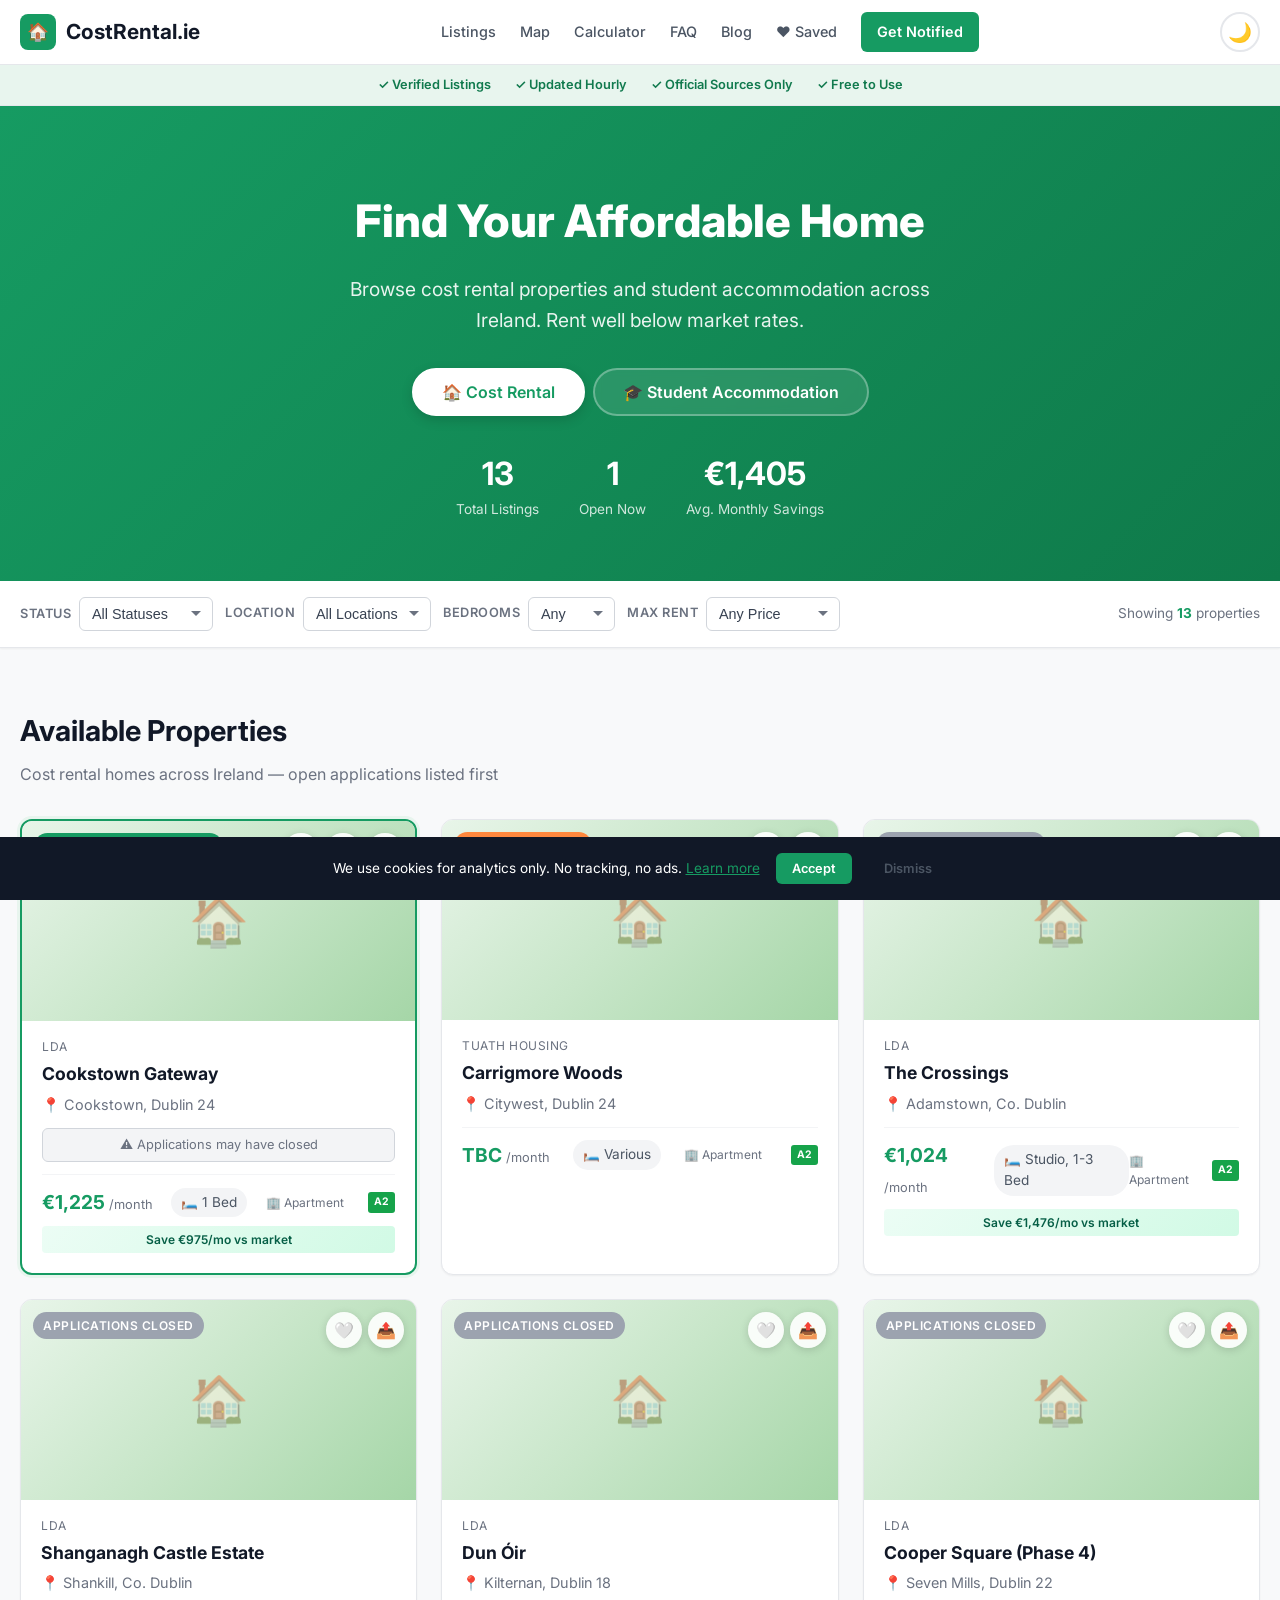
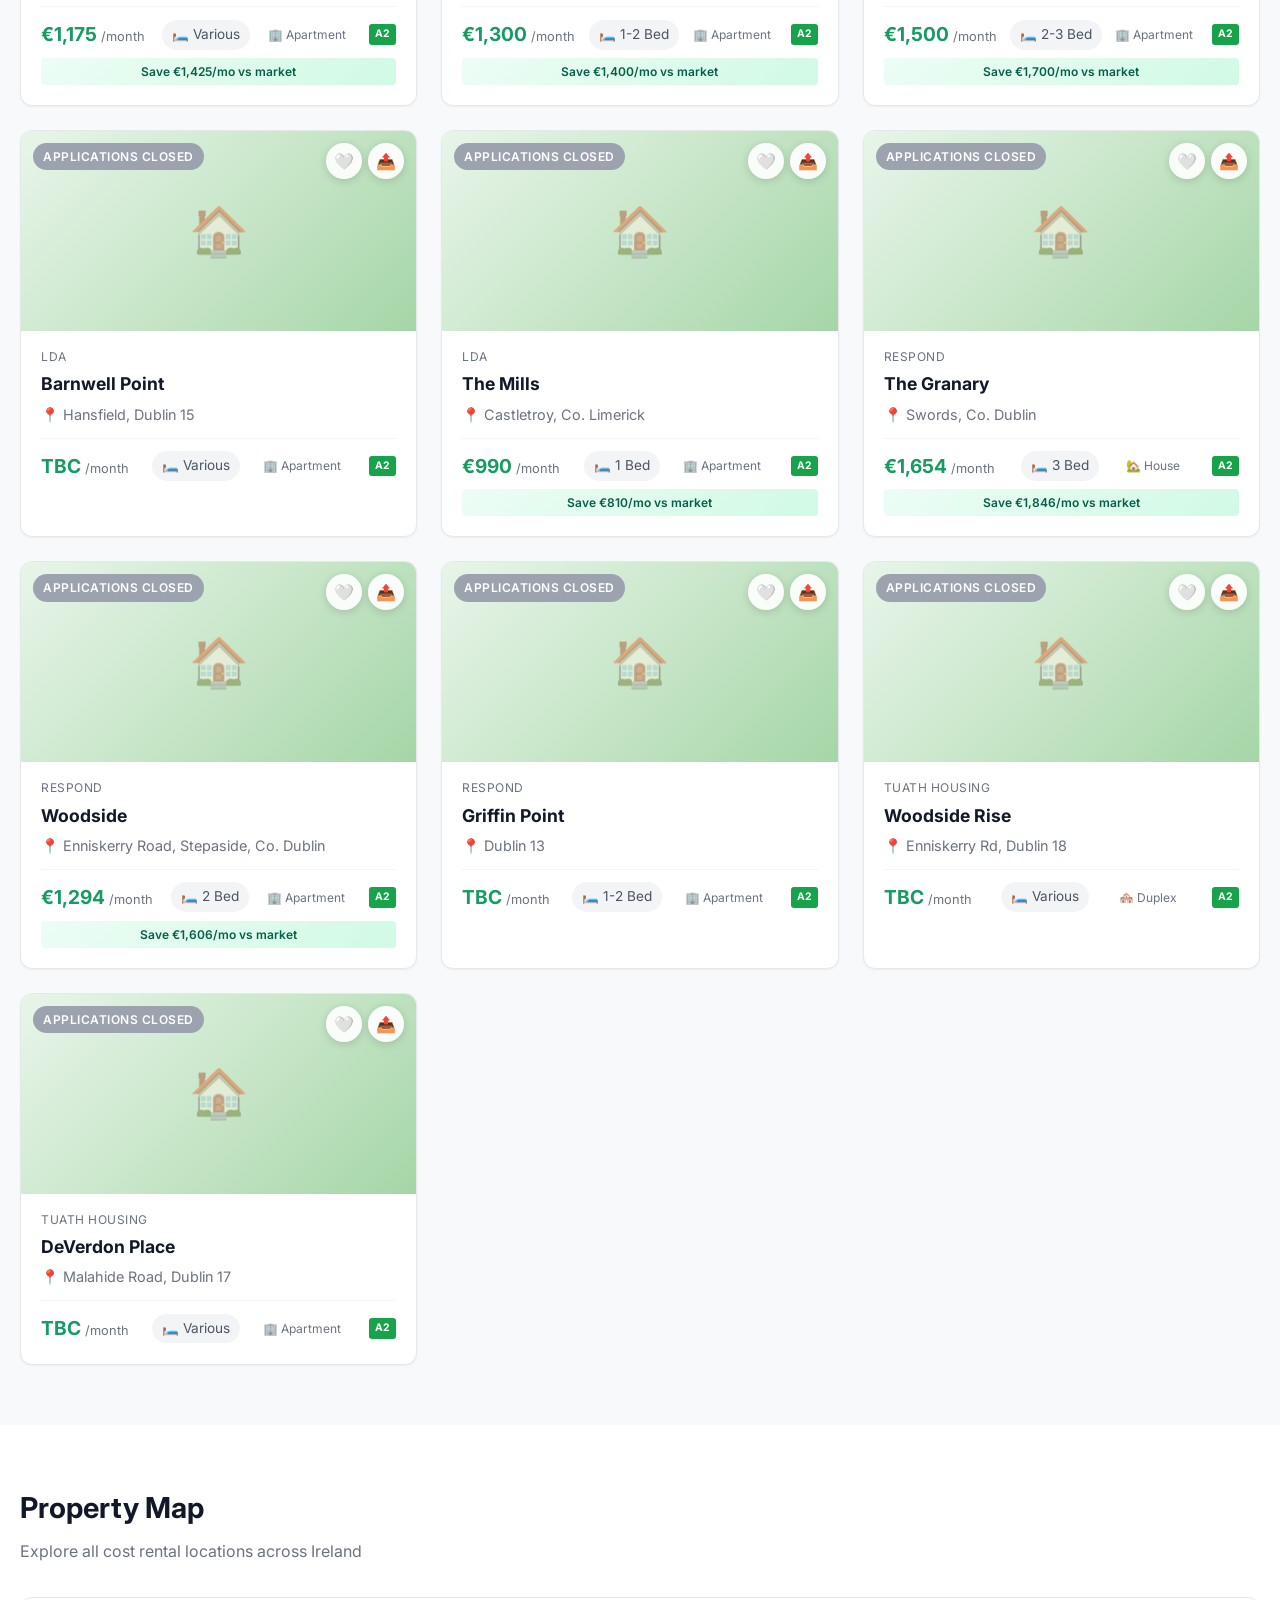
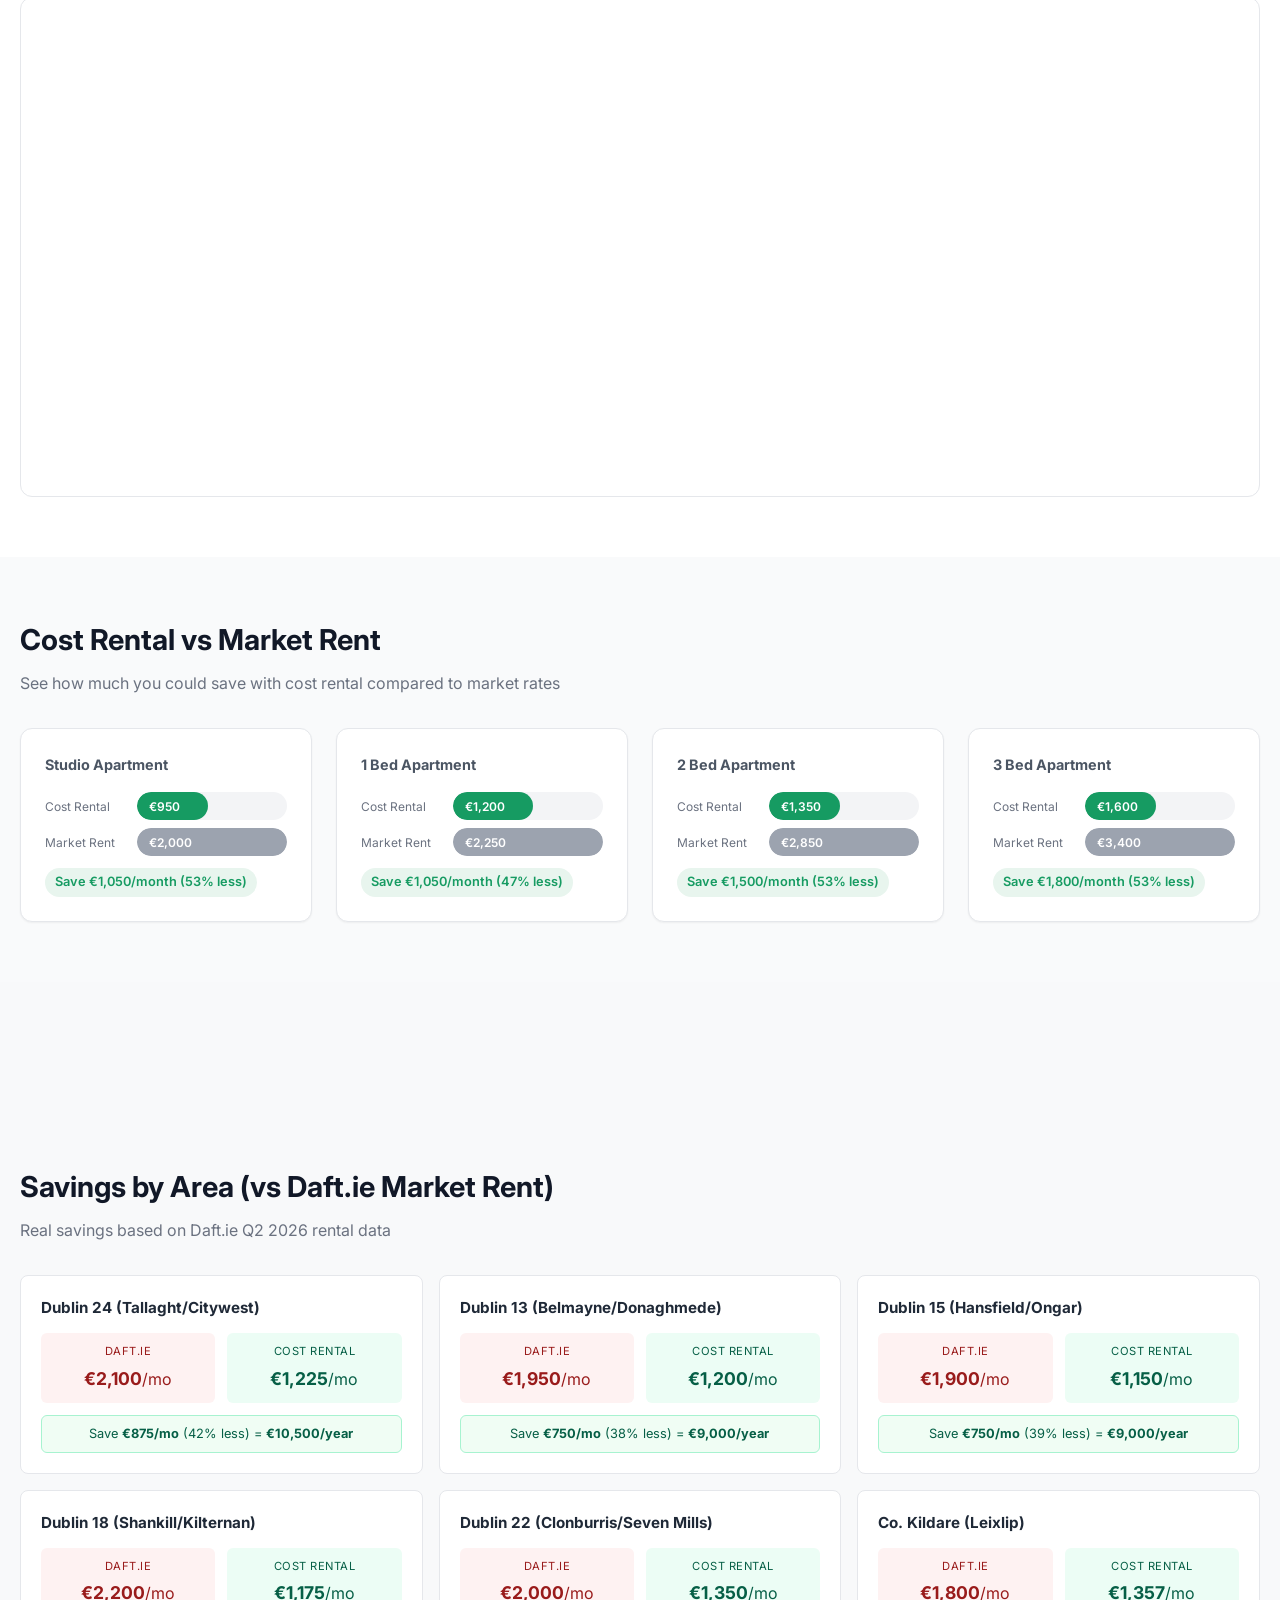
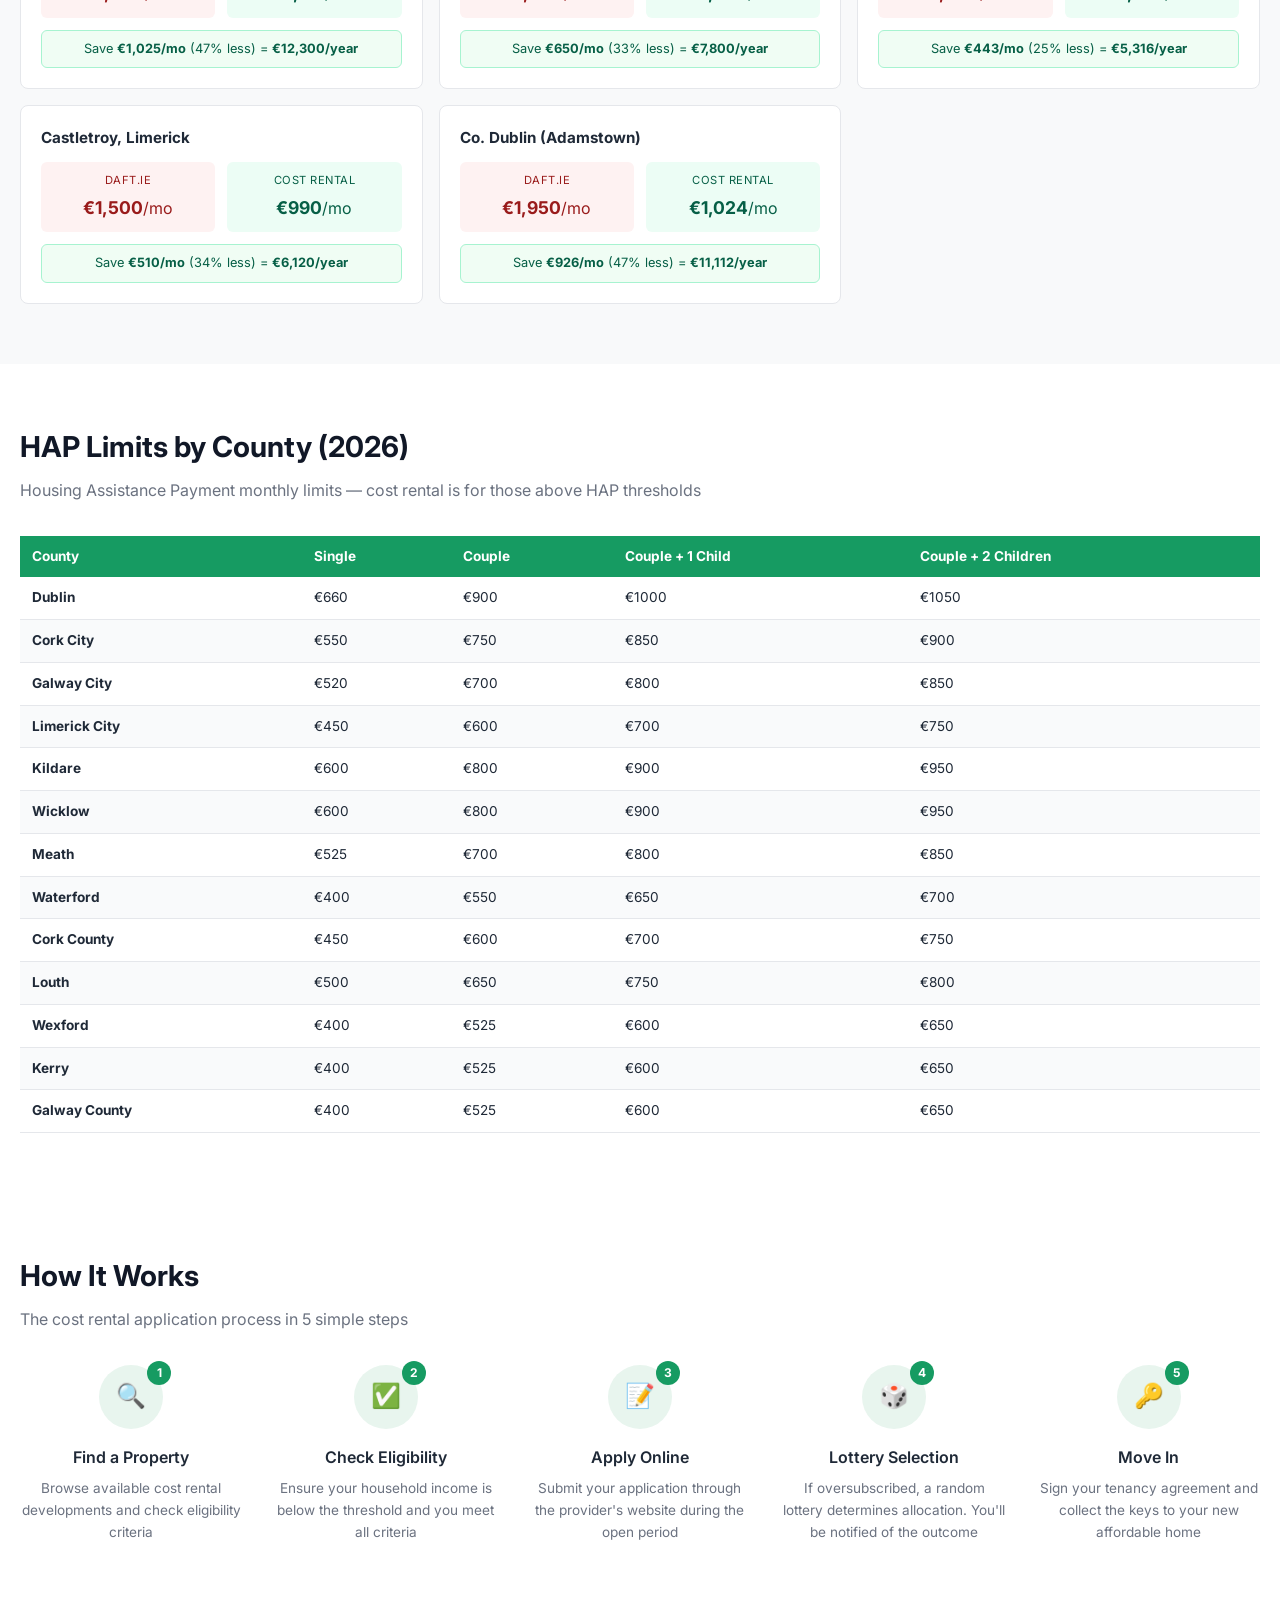
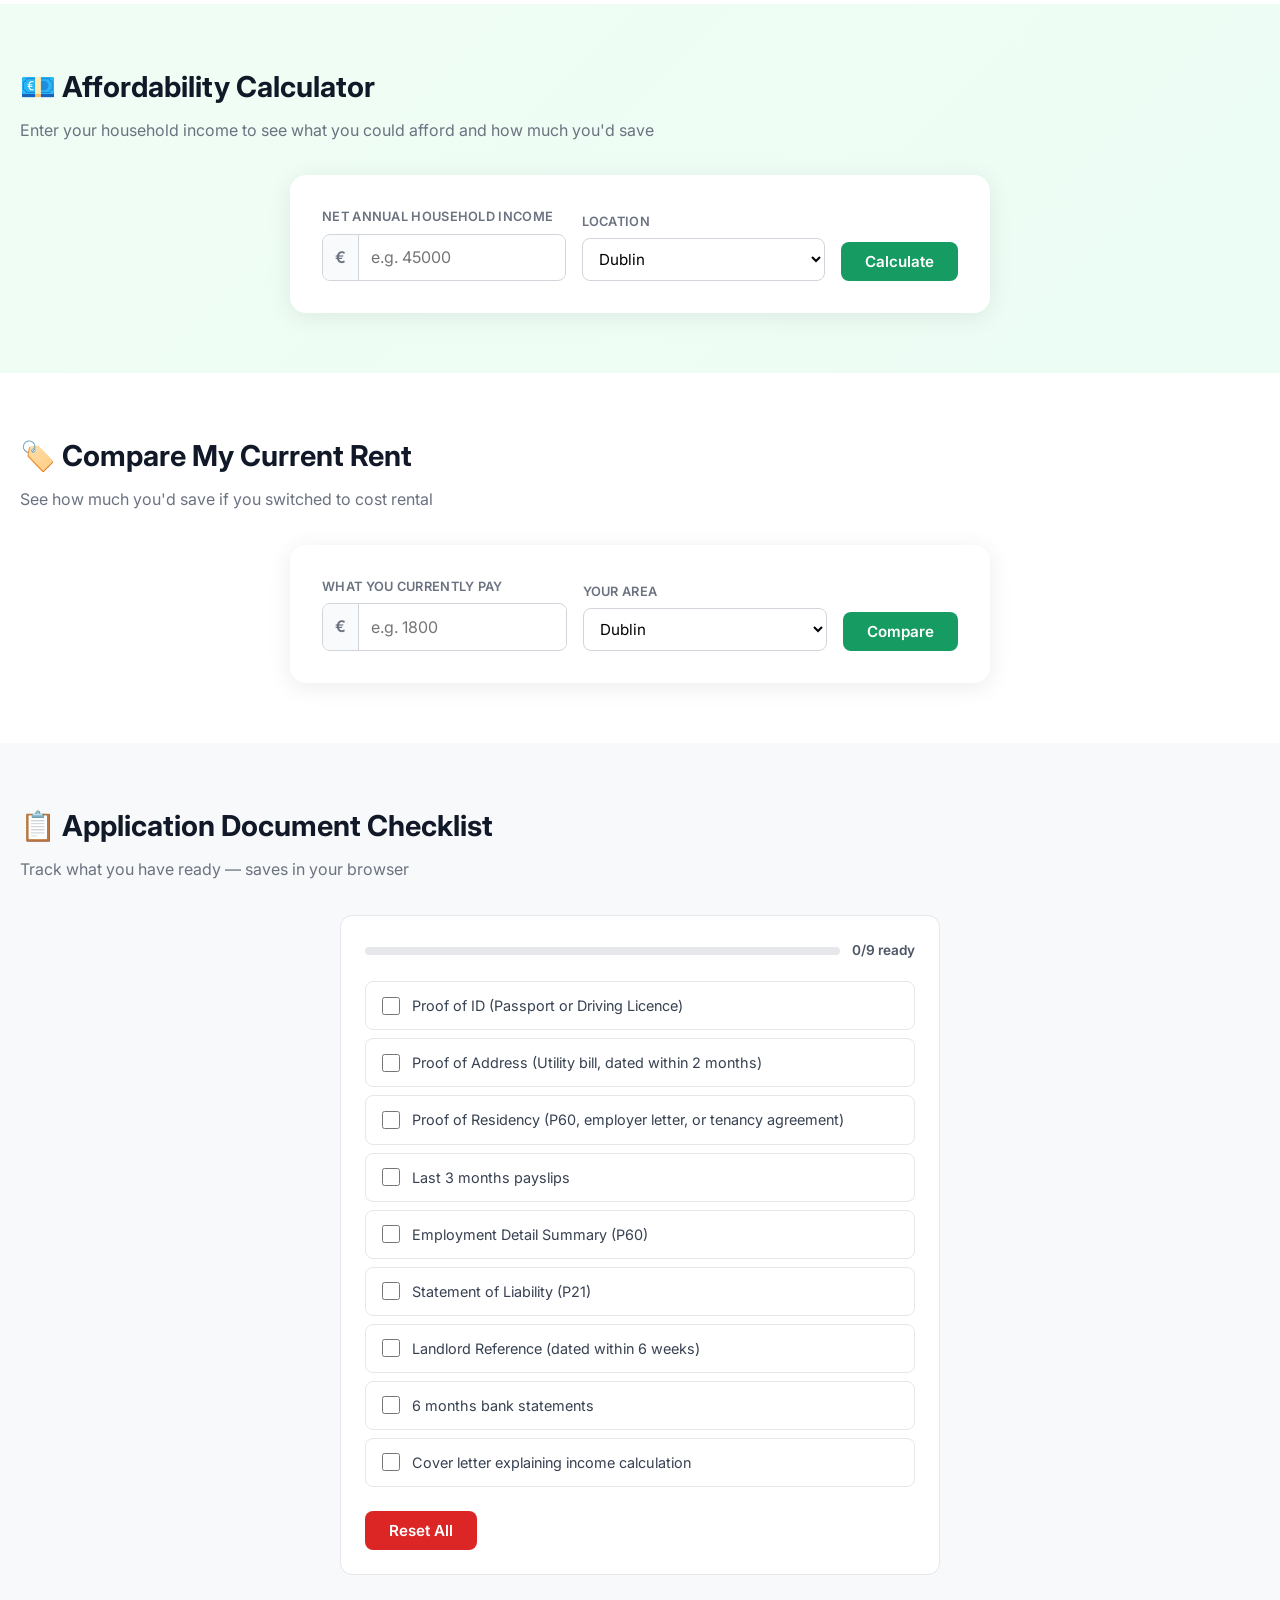
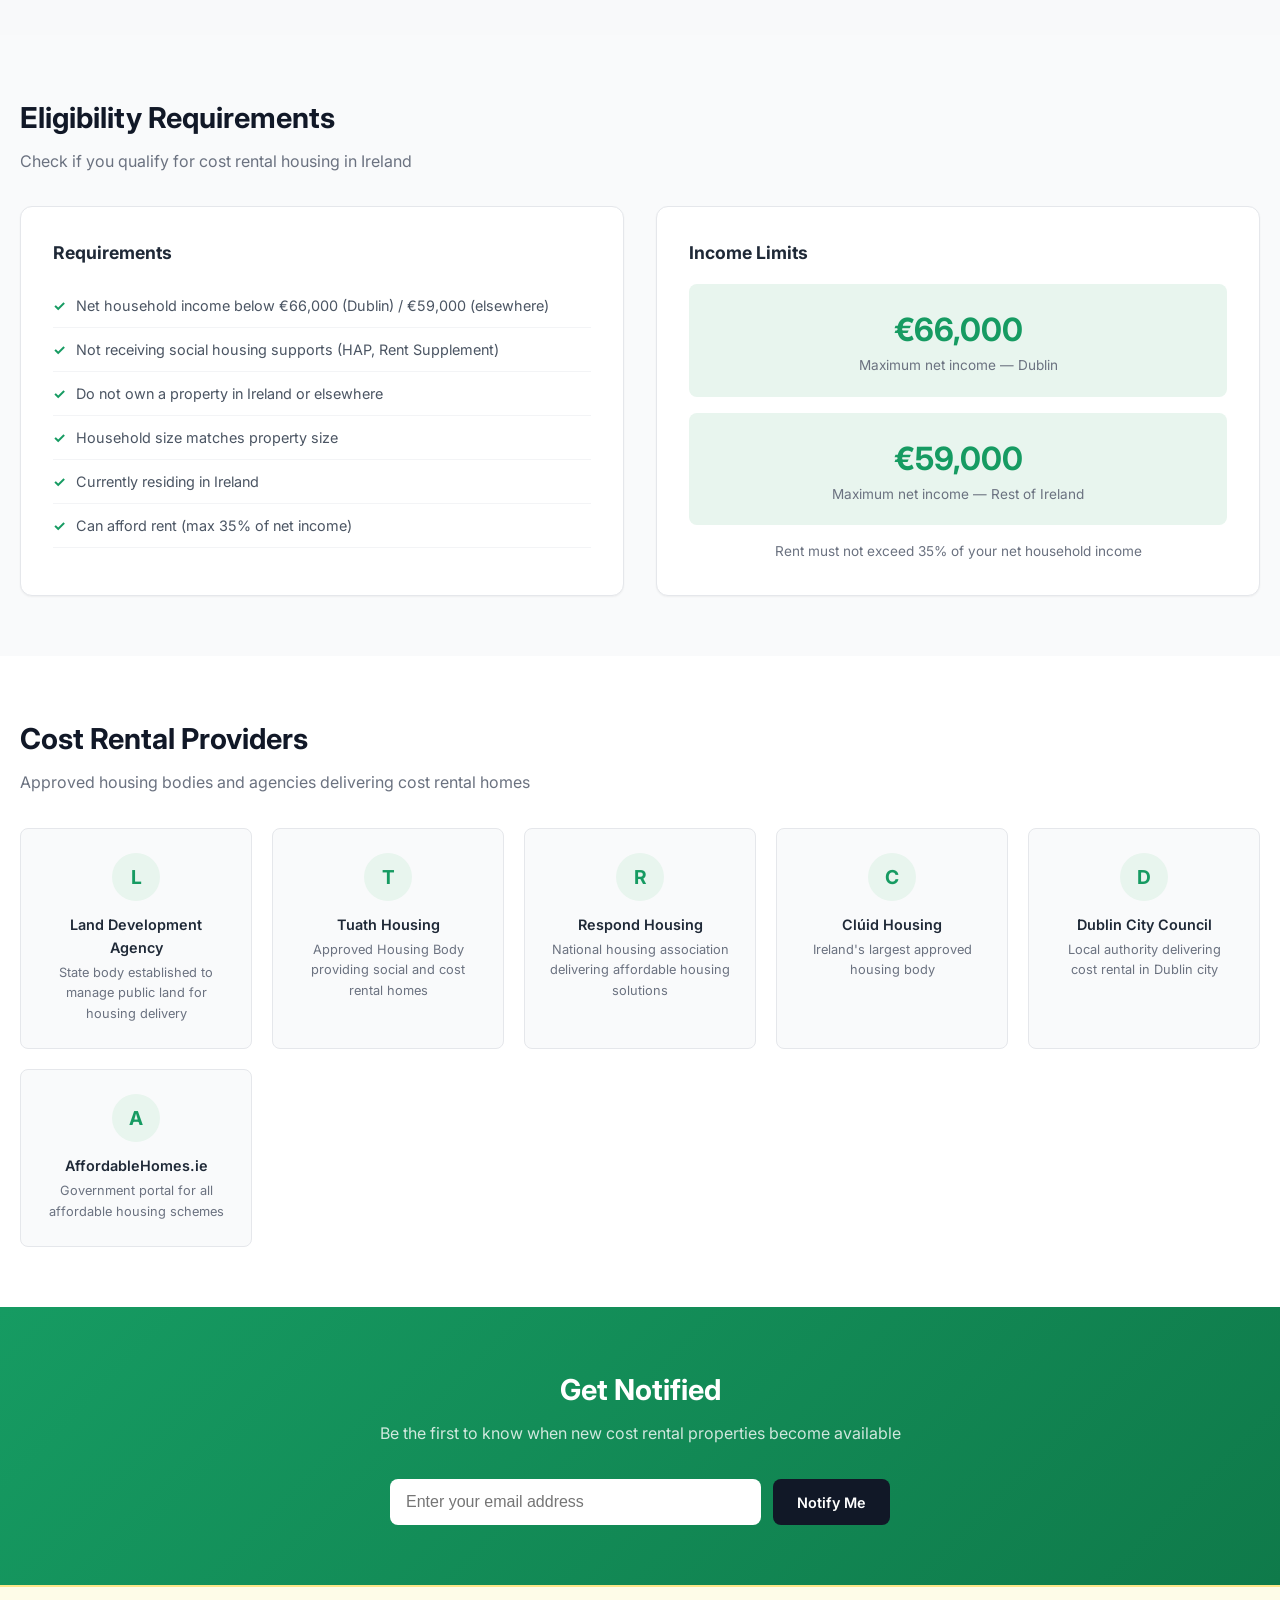
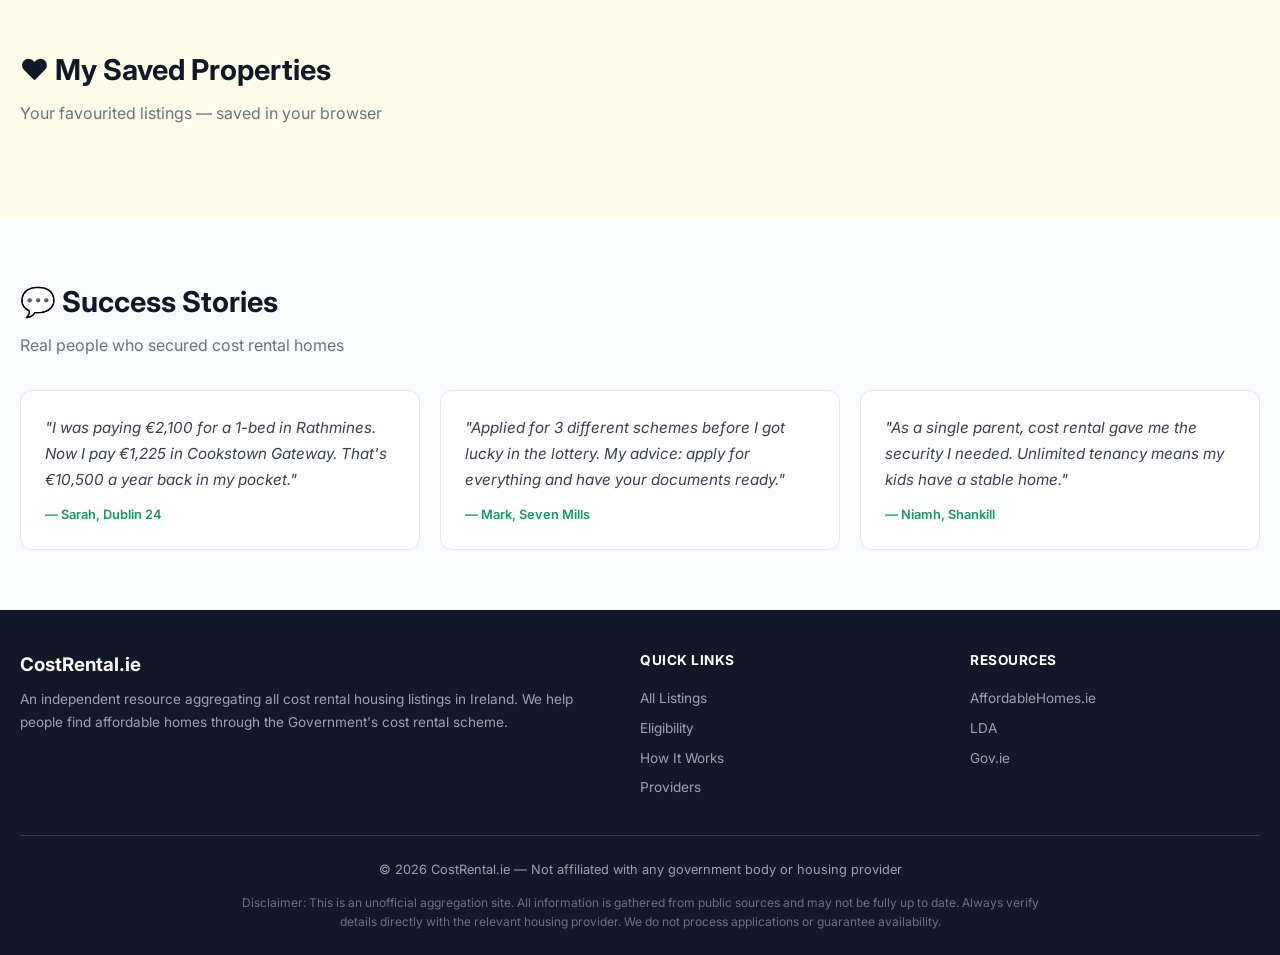
==== pages/listing.html @ 3039e9ed "feat: cost rental ireland v2 - full site" ====
<!DOCTYPE html>
<html lang="en">
<head>
  <meta charset="UTF-8">
  <meta name="viewport" content="width=device-width, initial-scale=1.0">
  <script async src="https://pagead2.googlesyndication.com/pagead/js/adsbygoogle.js?client=ca-pub-9636330397610882" crossorigin="anonymous"></script>
  <title>Property Details — Cost Rental Ireland</title>
  <link rel="preconnect" href="https://fonts.googleapis.com">
  <link rel="preconnect" href="https://fonts.gstatic.com" crossorigin>
  <link href="https://fonts.googleapis.com/css2?family=Inter:wght@400;500;600;700;800&display=swap" rel="stylesheet">
  <link rel="stylesheet" href="https://unpkg.com/leaflet@1.9.4/dist/leaflet.css">
  <link rel="stylesheet" href="../css/style.css">
  <!-- Google AdSense -->
  <script async src="https://pagead2.googlesyndication.com/pagead/js/adsbygoogle.js?client=ca-pub-9636330397610882" crossorigin="anonymous"></script>
</head>
<body>

  <!-- Header -->
  <header class="header">
    <div class="container">
      <a href="../index.html" class="logo">
        <div class="logo-icon">🏠</div>
        CostRental.ie
      </a>
      <nav class="nav">
        <a href="../index.html#listings">Listings</a>
        <a href="../index.html#map-section">Map</a>
        <a href="../index.html#how-it-works">How It Works</a>
        <a href="../index.html#eligibility">Eligibility</a>
        <a href="../index.html#notify" class="nav-cta">Get Notified</a>
      </nav>
    </div>
  </header>

  <!-- Listing Hero -->
  <div class="listing-breadcrumb">
    <div class="container">
      <a href="../index.html">Home</a> › <a href="../index.html#listings">Listings</a> › <span id="breadcrumb-name">Property</span>
    </div>
  </div>
  <div class="listing-hero" id="listing-hero">
    <img id="hero-image" src="" alt="">
    <div class="listing-hero-overlay">
      <div class="container">
        <span class="card-badge" id="hero-badge"></span>
        <h1 id="hero-title" style="font-size: 2rem; margin-top: 12px;"></h1>
        <p id="hero-location" style="opacity: 0.9; font-size: 1.1rem;">📍 </p>
      </div>
    </div>
  </div>

  <!-- Listing Content -->
  <section class="listing-content">
    <div class="container">
      <div class="listing-grid">
        <!-- Main Content -->
        <div class="listing-main">
          <h2>About This Property</h2>
          <p id="listing-description"></p>

          <h2 style="margin-top: 32px;">Image Gallery</h2>
          <div class="gallery-grid" id="gallery-grid"></div>

          <h2 style="margin-top: 32px;">Amenities & Transport</h2>
          <div class="amenity-tags" id="amenity-tags"></div>

          <h2 style="margin-top: 32px;">Location</h2>
          <div id="listing-map"></div>

          <h2 style="margin-top: 32px;">Cost vs Market Rent</h2>
          <div id="listing-comparison" style="margin-top: 16px;"></div>
        </div>

        <!-- Sidebar -->
        <div class="listing-sidebar">
          <div class="sidebar-card">
            <h3>Monthly Rent</h3>
            <div class="sidebar-rent" id="sidebar-rent">—</div>
            <p style="font-size: 0.85rem; color: var(--gray-500); margin-top: 8px;">
              Cost rental — below market rate
            </p>
            <a href="#" id="apply-btn" class="btn-primary" target="_blank">
              Apply Now →
            </a>
          </div>

          <div class="sidebar-card">
            <h3>Details</h3>
            <table style="width: 100%; font-size: 0.9rem;">
              <tr>
                <td style="padding: 8px 0; color: var(--gray-500);">Provider</td>
                <td style="padding: 8px 0; text-align: right; font-weight: 600;" id="detail-provider"></td>
              </tr>
              <tr>
                <td style="padding: 8px 0; color: var(--gray-500);">Bedrooms</td>
                <td style="padding: 8px 0; text-align: right; font-weight: 600;" id="detail-beds"></td>
              </tr>
              <tr>
                <td style="padding: 8px 0; color: var(--gray-500);">Status</td>
                <td style="padding: 8px 0; text-align: right; font-weight: 600;" id="detail-status"></td>
              </tr>
              <tr>
                <td style="padding: 8px 0; color: var(--gray-500);">Parking</td>
                <td style="padding: 8px 0; text-align: right; font-weight: 600;" id="detail-parking"></td>
              </tr>
              <tr>
                <td style="padding: 8px 0; color: var(--gray-500);">County</td>
                <td style="padding: 8px 0; text-align: right; font-weight: 600;" id="detail-county"></td>
              </tr>
            </table>
          </div>

          <div class="sidebar-card">
            <h3>Market Comparison</h3>
            <p id="savings-text" style="font-size: 0.9rem; color: var(--gray-600);"></p>
          </div>
        </div>
      </div>
    </div>
  </section>

  <!-- Footer -->
  <footer class="footer">
    <div class="container">
      <div class="footer-bottom">
        <p>© 2026 CostRental.ie — Not affiliated with any government body or housing provider</p>
        <p class="footer-disclaimer">
          Disclaimer: This is an unofficial aggregation site. Always verify details directly with the relevant housing provider.
        </p>
      </div>
    </div>
  </footer>

  <script src="https://unpkg.com/leaflet@1.9.4/dist/leaflet.js"></script>
  <script>
    async function loadListing() {
      const params = new URLSearchParams(window.location.search);
      const id = params.get('id');
      if (!id) { window.location.href = '../index.html'; return; }

      const res = await fetch('../data/listings.json');
      const data = await res.json();
      const listing = data.listings.find(l => l.id === id);
      if (!listing) { window.location.href = '../index.html'; return; }

      // Update page title
      document.title = `${listing.name} — Cost Rental Ireland`;
      document.getElementById('breadcrumb-name').textContent = listing.name;

      // Hero
      document.getElementById('hero-image').src = listing.images[0];
      document.getElementById('hero-image').alt = listing.name;
      document.getElementById('hero-title').textContent = listing.name;
      document.getElementById('hero-location').textContent = '📍 ' + listing.location;

      const badge = document.getElementById('hero-badge');
      badge.textContent = listing.status_text;
      badge.className = `card-badge badge-${listing.status}`;

      // Description
      document.getElementById('listing-description').textContent = listing.description;

      // Gallery
      const gallery = document.getElementById('gallery-grid');
      gallery.innerHTML = listing.images.map(img =>
        `<img src="${img}" alt="${listing.name}" loading="lazy">`
      ).join('');

      // Amenities
      const tags = document.getElementById('amenity-tags');
      tags.innerHTML = listing.amenities.map(a =>
        `<span class="amenity-tag">${a}</span>`
      ).join('');

      // Sidebar
      document.getElementById('sidebar-rent').innerHTML = listing.rent
        ? `€${listing.rent.toLocaleString()} <span>/month</span>`
        : 'TBC';
      document.getElementById('apply-btn').href = listing.url;
      document.getElementById('detail-provider').textContent = listing.provider;
      document.getElementById('detail-beds').textContent = listing.bedrooms;
      document.getElementById('detail-status').textContent = listing.status_text;
      document.getElementById('detail-parking').textContent =
        listing.parking === true ? 'Yes' : listing.parking === false ? 'No' : 'TBC';
      document.getElementById('detail-county').textContent = listing.county;

      // Savings
      if (listing.rent && listing.market_rent) {
        const savings = listing.market_rent - listing.rent;
        const pct = Math.round((savings / listing.market_rent) * 100);
        document.getElementById('savings-text').innerHTML = `
          You could save <strong style="color: var(--primary);">€${savings.toLocaleString()}/month</strong>
          (${pct}% below market rate of €${listing.market_rent.toLocaleString()})
        `;

        // Comparison bar
        const comp = document.getElementById('listing-comparison');
        comp.innerHTML = `
          <div style="background: var(--gray-100); border-radius: 12px; padding: 20px;">
            <div class="bar-container">
              <div class="bar-row">
                <span class="bar-label">Cost Rental</span>
                <div class="bar-track">
                  <div class="bar-fill cost-rental" style="width: ${(listing.rent / listing.market_rent) * 100}%">€${listing.rent.toLocaleString()}</div>
                </div>
              </div>
              <div class="bar-row" style="margin-top: 8px;">
                <span class="bar-label">Market</span>
                <div class="bar-track">
                  <div class="bar-fill market" style="width: 100%">€${listing.market_rent.toLocaleString()}</div>
                </div>
              </div>
            </div>
            <div class="savings-badge" style="margin-top: 12px;">Save €${savings.toLocaleString()}/month (${pct}% less)</div>
          </div>
        `;
      }

      // Map
      if (listing.coordinates) {
        const map = L.map('listing-map').setView(
          [listing.coordinates.lat, listing.coordinates.lng], 14
        );
        L.tileLayer('https://{s}.tile.openstreetmap.org/{z}/{x}/{y}.png', {
          attribution: '© OpenStreetMap contributors'
        }).addTo(map);
        L.marker([listing.coordinates.lat, listing.coordinates.lng]).addTo(map)
          .bindPopup(`<b>${listing.name}</b><br>${listing.location}`).openPopup();

        // Add Google Maps button below the map
        const mapEl = document.getElementById('listing-map');
        const gmapsBtn = document.createElement('a');
        gmapsBtn.href = `https://www.google.com/maps?q=${listing.coordinates.lat},${listing.coordinates.lng}`;
        gmapsBtn.target = '_blank';
        gmapsBtn.style.cssText = 'display:block;text-align:center;margin-top:12px;padding:12px;background:#4285f4;color:white;border-radius:8px;font-size:0.9rem;font-weight:600;text-decoration:none;';
        gmapsBtn.textContent = '📍 Open in Google Maps';
        mapEl.parentNode.insertBefore(gmapsBtn, mapEl.nextSibling);
      }
    }

    document.addEventListener('DOMContentLoaded', loadListing);
  </script>
</body>
</html>
---- css/style.css ----
/* === RESET & VARIABLES === */
*, *::before, *::after { box-sizing: border-box; margin: 0; padding: 0; }

:root {
  --primary: #169B62;
  --primary-dark: #117a4e;
  --primary-light: #e8f5ee;
  --orange: #FF883E;
  --red: #E34234;
  --bg: #f8f9fa;
  --white: #ffffff;
  --gray-50: #f9fafb;
  --gray-100: #f3f4f6;
  --gray-200: #e5e7eb;
  --gray-300: #d1d5db;
  --gray-400: #9ca3af;
  --gray-500: #6b7280;
  --gray-600: #4b5563;
  --gray-700: #374151;
  --gray-800: #1f2937;
  --gray-900: #111827;
  --shadow-sm: 0 1px 2px rgba(0,0,0,0.05);
  --shadow: 0 4px 6px -1px rgba(0,0,0,0.1);
  --shadow-lg: 0 10px 25px -3px rgba(0,0,0,0.1);
  --radius: 12px;
  --radius-sm: 8px;
  --max-width: 1280px;
}

/* Dark Mode */
[data-theme="dark"] {
  --bg: #0f1419;
  --white: #1a2332;
  --gray-50: #1e2a3a;
  --gray-100: #243447;
  --gray-200: #2d3f54;
  --gray-300: #3d5068;
  --gray-400: #7a8fa6;
  --gray-500: #9bb0c7;
  --gray-600: #b8cde0;
  --gray-700: #d4e3f0;
  --gray-800: #e8f1f8;
  --gray-900: #f5f9fc;
  --primary-light: #0d3d2a;
  --shadow-sm: 0 1px 2px rgba(0,0,0,0.3);
  --shadow: 0 4px 6px -1px rgba(0,0,0,0.4);
  --shadow-lg: 0 10px 25px -3px rgba(0,0,0,0.5);
}

html { scroll-behavior: smooth; }
body {
  font-family: 'Inter', -apple-system, BlinkMacSystemFont, sans-serif;
  background: var(--bg);
  color: var(--gray-800);
  line-height: 1.6;
}
a { color: var(--primary); text-decoration: none; }
a:hover { color: var(--primary-dark); }
img { max-width: 100%; height: auto; display: block; }
button { cursor: pointer; font-family: inherit; }

/* === CONTAINER === */
.container { max-width: var(--max-width); margin: 0 auto; padding: 0 20px; }

/* === HEADER === */
.header {
  background: var(--white);
  border-bottom: 1px solid var(--gray-200);
  position: sticky;
  top: 0;
  z-index: 1000;
  padding: 12px 0;
}
.header .container {
  display: flex;
  align-items: center;
  justify-content: space-between;
}
.logo {
  display: flex;
  align-items: center;
  gap: 10px;
  font-size: 1.3rem;
  font-weight: 700;
  color: var(--gray-900);
}
.logo-icon {
  width: 36px;
  height: 36px;
  background: var(--primary);
  border-radius: 8px;
  display: flex;
  align-items: center;
  justify-content: center;
  color: white;
  font-size: 1.1rem;
}
.nav { display: flex; gap: 24px; align-items: center; }
.nav a {
  color: var(--gray-600);
  font-size: 0.9rem;
  font-weight: 500;
  transition: color 0.2s;
}
.nav a:hover { color: var(--primary); }
.nav-cta {
  background: var(--primary) !important;
  color: white !important;
  padding: 8px 16px;
  border-radius: 6px;
  font-weight: 600 !important;
}
.nav-cta:hover { background: var(--primary-dark) !important; }
.mobile-menu { display: none; background: none; border: none; font-size: 1.5rem; }

/* === HERO === */
.hero {
  background: linear-gradient(135deg, var(--primary) 0%, #0f7a4a 100%);
  color: white;
  padding: 80px 0 60px;
  text-align: center;
}
.hero h1 { font-size: 2.8rem; font-weight: 800; margin-bottom: 16px; }
.hero p { font-size: 1.2rem; opacity: 0.9; max-width: 600px; margin: 0 auto 32px; }
.hero-stats {
  display: flex;
  justify-content: center;
  gap: 40px;
  margin-top: 32px;
}
.hero-stat { text-align: center; }
.hero-stat-number { font-size: 2rem; font-weight: 700; }
.hero-stat-label { font-size: 0.85rem; opacity: 0.8; }

/* === FILTER BAR === */
.filter-bar {
  background: var(--white);
  border-bottom: 1px solid var(--gray-200);
  padding: 16px 0;
  position: sticky;
  top: 57px;
  z-index: 999;
  box-shadow: var(--shadow-sm);
}
.filter-bar .container {
  display: flex;
  gap: 12px;
  align-items: center;
  flex-wrap: wrap;
}
.filter-group { display: flex; align-items: center; gap: 8px; }
.filter-group label {
  font-size: 0.8rem;
  font-weight: 600;
  color: var(--gray-500);
  text-transform: uppercase;
  letter-spacing: 0.5px;
}
.filter-select {
  padding: 8px 32px 8px 12px;
  border: 1px solid var(--gray-300);
  border-radius: 6px;
  font-size: 0.9rem;
  color: var(--gray-700);
  background: white;
  appearance: none;
  background-image: url("data:image/svg+xml,%3Csvg xmlns='http://www.w3.org/2000/svg' width='12' height='12' viewBox='0 0 12 12'%3E%3Cpath fill='%236b7280' d='M6 8L1 3h10z'/%3E%3C/svg%3E");
  background-repeat: no-repeat;
  background-position: right 10px center;
  cursor: pointer;
}
.filter-select:focus { outline: none; border-color: var(--primary); }
.filter-count {
  margin-left: auto;
  font-size: 0.85rem;
  color: var(--gray-500);
}
.filter-count strong { color: var(--primary); }

/* === SECTION === */
.section { padding: 60px 0; }
.section-title {
  font-size: 1.8rem;
  font-weight: 700;
  margin-bottom: 8px;
  color: var(--gray-900);
}
.section-subtitle {
  color: var(--gray-500);
  margin-bottom: 32px;
  font-size: 1rem;
}

/* === LISTINGS GRID === */
.listings-grid {
  display: grid;
  grid-template-columns: repeat(auto-fill, minmax(340px, 1fr));
  gap: 24px;
}
.listing-card {
  background: var(--white);
  border-radius: var(--radius);
  overflow: hidden;
  box-shadow: var(--shadow-sm);
  transition: transform 0.2s, box-shadow 0.2s;
  border: 1px solid var(--gray-200);
  cursor: pointer;
  text-decoration: none;
  color: inherit;
  display: block;
}
.listing-card:hover {
  transform: translateY(-6px);
  box-shadow: 0 12px 40px rgba(0,0,0,0.15);
  border-color: var(--primary);
}
.listing-card:active {
  transform: translateY(-2px);
  box-shadow: 0 4px 12px rgba(0,0,0,0.1);
}
.listing-card.status-open {
  border: 2px solid var(--primary);
  box-shadow: 0 0 0 3px var(--primary-light);
  order: -2;
}

.listing-card.status-coming_soon {
  order: -1;
}

.listing-card.status-closed {
  order: 0;
}

.card-image.no-image {
  background: linear-gradient(135deg, #e8f5e9 0%, #c8e6c9 50%, #a5d6a7 100%);
  display: flex;
  align-items: center;
  justify-content: center;
  min-height: 180px;
}

.card-image.no-image::after {
  content: '🏠';
  font-size: 3rem;
  opacity: 0.5;
}
.card-image {
  position: relative;
  height: 200px;
  overflow: hidden;
}
.card-image img {
  width: 100%;
  height: 100%;
  object-fit: cover;
  transition: transform 0.3s;
}
.listing-card:hover .card-image img { transform: scale(1.08); }
.listing-card:hover .card-image::after {
  content: 'View Details →';
  position: absolute;
  bottom: 0;
  left: 0;
  right: 0;
  background: linear-gradient(transparent, rgba(0,0,0,0.7));
  color: white;
  padding: 20px 12px 10px;
  font-size: 0.8rem;
  font-weight: 600;
  text-align: center;
}
.card-image {
  position: relative;
  overflow: hidden;
}
.card-badge {
  position: absolute;
  top: 12px;
  left: 12px;
  padding: 4px 10px;
  border-radius: 20px;
  font-size: 0.75rem;
  font-weight: 600;
  text-transform: uppercase;
  letter-spacing: 0.5px;
}
.badge-open { background: var(--primary); color: white; }
.badge-coming_soon { background: var(--orange); color: white; }
.badge-closed { background: var(--gray-400); color: white; }
.card-body { padding: 16px 20px 20px; }
.card-provider {
  font-size: 0.75rem;
  color: var(--gray-500);
  text-transform: uppercase;
  letter-spacing: 0.5px;
  margin-bottom: 4px;
}
.card-name {
  font-size: 1.1rem;
  font-weight: 700;
  color: var(--gray-900);
  margin-bottom: 4px;
}
.card-location {
  font-size: 0.9rem;
  color: var(--gray-500);
  display: flex;
  align-items: center;
  gap: 4px;
  margin-bottom: 12px;
}
.card-details {
  display: flex;
  justify-content: space-between;
  align-items: center;
  padding-top: 12px;
  border-top: 1px solid var(--gray-100);
}
.card-rent {
  font-size: 1.2rem;
  font-weight: 700;
  color: var(--primary);
}
.card-rent span { font-size: 0.8rem; font-weight: 400; color: var(--gray-500); }
.card-beds {
  font-size: 0.85rem;
  color: var(--gray-600);
  background: var(--gray-100);
  padding: 4px 10px;
  border-radius: 20px;
}

/* === MAP SECTION === */
.map-section { background: var(--white); }
#map {
  height: 500px;
  border-radius: var(--radius);
  border: 1px solid var(--gray-200);
  z-index: 1;
}

/* === COMPARISON CHART === */
.comparison-section { background: var(--gray-50); }
.chart-grid {
  display: grid;
  grid-template-columns: repeat(auto-fit, minmax(250px, 1fr));
  gap: 24px;
  margin-top: 24px;
}
.chart-item {
  background: var(--white);
  padding: 24px;
  border-radius: var(--radius);
  box-shadow: var(--shadow-sm);
  border: 1px solid var(--gray-200);
}
.chart-item h4 {
  font-size: 0.9rem;
  color: var(--gray-600);
  margin-bottom: 16px;
}
.bar-container { display: flex; flex-direction: column; gap: 8px; }
.bar-row {
  display: flex;
  align-items: center;
  gap: 12px;
}
.bar-label {
  font-size: 0.75rem;
  color: var(--gray-500);
  width: 80px;
  flex-shrink: 0;
}
.bar-track {
  flex: 1;
  height: 28px;
  background: var(--gray-100);
  border-radius: 14px;
  overflow: hidden;
  position: relative;
}
.bar-fill {
  height: 100%;
  border-radius: 14px;
  display: flex;
  align-items: center;
  padding: 0 12px;
  font-size: 0.75rem;
  font-weight: 600;
  color: white;
  transition: width 1s ease;
}
.bar-fill.cost-rental { background: var(--primary); }
.bar-fill.market { background: var(--gray-400); }
.savings-badge {
  display: inline-block;
  background: var(--primary-light);
  color: var(--primary);
  padding: 4px 10px;
  border-radius: 20px;
  font-size: 0.8rem;
  font-weight: 600;
  margin-top: 12px;
}

/* === HOW IT WORKS === */
.how-it-works { background: var(--white); }
.steps-grid {
  display: grid;
  grid-template-columns: repeat(auto-fit, minmax(220px, 1fr));
  gap: 32px;
  margin-top: 32px;
}
.step {
  text-align: center;
  position: relative;
}
.step-icon {
  width: 64px;
  height: 64px;
  background: var(--primary-light);
  border-radius: 50%;
  display: flex;
  align-items: center;
  justify-content: center;
  margin: 0 auto 16px;
  font-size: 1.5rem;
}
.step-number {
  position: absolute;
  top: -4px;
  left: 50%;
  transform: translateX(16px);
  width: 24px;
  height: 24px;
  background: var(--primary);
  color: white;
  border-radius: 50%;
  font-size: 0.75rem;
  font-weight: 700;
  display: flex;
  align-items: center;
  justify-content: center;
}
.step h4 { font-size: 1rem; font-weight: 600; margin-bottom: 8px; color: var(--gray-800); }
.step p { font-size: 0.85rem; color: var(--gray-500); }

/* === ELIGIBILITY === */
.eligibility-section { background: var(--gray-50); }
.eligibility-grid {
  display: grid;
  grid-template-columns: 1fr 1fr;
  gap: 32px;
  margin-top: 24px;
}
.eligibility-card {
  background: var(--white);
  padding: 32px;
  border-radius: var(--radius);
  box-shadow: var(--shadow-sm);
  border: 1px solid var(--gray-200);
}
.eligibility-card h3 {
  font-size: 1.1rem;
  margin-bottom: 16px;
  color: var(--gray-800);
}
.eligibility-list { list-style: none; }
.eligibility-list li {
  padding: 10px 0;
  border-bottom: 1px solid var(--gray-100);
  font-size: 0.9rem;
  color: var(--gray-600);
  display: flex;
  align-items: flex-start;
  gap: 10px;
}
.eligibility-list li::before {
  content: '✓';
  color: var(--primary);
  font-weight: 700;
  flex-shrink: 0;
}
.income-highlight {
  background: var(--primary-light);
  padding: 20px;
  border-radius: var(--radius-sm);
  text-align: center;
}
.income-highlight .amount {
  font-size: 2rem;
  font-weight: 700;
  color: var(--primary);
}
.income-highlight .label {
  font-size: 0.85rem;
  color: var(--gray-500);
}

/* === PROVIDERS === */
.providers-section { background: var(--white); }
.providers-grid {
  display: grid;
  grid-template-columns: repeat(auto-fit, minmax(200px, 1fr));
  gap: 20px;
  margin-top: 24px;
}
.provider-card {
  background: var(--gray-50);
  padding: 24px;
  border-radius: var(--radius-sm);
  text-align: center;
  border: 1px solid var(--gray-200);
  transition: border-color 0.2s, box-shadow 0.2s;
  text-decoration: none;
  color: inherit;
  display: block;
}
.provider-card:hover {
  border-color: var(--primary);
  box-shadow: var(--shadow);
}
.provider-card .provider-icon {
  width: 48px;
  height: 48px;
  background: var(--primary-light);
  border-radius: 50%;
  display: flex;
  align-items: center;
  justify-content: center;
  margin: 0 auto 12px;
  font-size: 1.2rem;
  font-weight: 700;
  color: var(--primary);
}
.provider-card h4 { font-size: 0.9rem; font-weight: 600; color: var(--gray-800); margin-bottom: 4px; }
.provider-card p { font-size: 0.8rem; color: var(--gray-500); }

/* === NOTIFICATION SIGNUP === */
.notify-section {
  background: linear-gradient(135deg, var(--primary) 0%, #0f7a4a 100%);
  color: white;
  text-align: center;
}
.notify-section .section-title { color: white; }
.notify-section .section-subtitle { color: rgba(255,255,255,0.8); }
.notify-form {
  max-width: 500px;
  margin: 0 auto;
  display: flex;
  gap: 12px;
}
.notify-form input {
  flex: 1;
  padding: 14px 16px;
  border: none;
  border-radius: 8px;
  font-size: 1rem;
  outline: none;
}
.notify-form button {
  padding: 14px 24px;
  background: var(--gray-900);
  color: white;
  border: none;
  border-radius: 8px;
  font-weight: 600;
  font-size: 0.9rem;
  transition: background 0.2s;
}
.notify-form button:hover { background: var(--gray-700); }

/* === FOOTER === */
.footer {
  background: var(--gray-900);
  color: var(--gray-400);
  padding: 40px 0 24px;
}
.footer-grid {
  display: grid;
  grid-template-columns: 2fr 1fr 1fr;
  gap: 40px;
  margin-bottom: 32px;
}
.footer-brand h3 { color: white; margin-bottom: 8px; }
.footer-brand p { font-size: 0.85rem; line-height: 1.7; }
.footer-links h4 { color: white; font-size: 0.85rem; margin-bottom: 12px; text-transform: uppercase; letter-spacing: 0.5px; }
.footer-links a { display: block; color: var(--gray-400); font-size: 0.85rem; padding: 4px 0; }
.footer-links a:hover { color: white; }
.footer-bottom {
  border-top: 1px solid var(--gray-700);
  padding-top: 24px;
  font-size: 0.8rem;
  text-align: center;
}
.footer-disclaimer {
  margin-top: 12px;
  font-size: 0.75rem;
  color: var(--gray-500);
  max-width: 800px;
  margin-left: auto;
  margin-right: auto;
}

/* === LISTING DETAIL PAGE === */
.listing-hero {
  position: relative;
  height: 400px;
  overflow: hidden;
}
.listing-hero img {
  width: 100%;
  height: 100%;
  object-fit: cover;
}
.listing-hero-overlay {
  position: absolute;
  bottom: 0;
  left: 0;
  right: 0;
  padding: 40px;
  background: linear-gradient(transparent, rgba(0,0,0,0.7));
  color: white;
}
.listing-content { padding: 40px 0; }
.listing-grid {
  display: grid;
  grid-template-columns: 2fr 1fr;
  gap: 32px;
}
.listing-main h2 { font-size: 1.3rem; margin-bottom: 16px; color: var(--gray-800); }
.listing-main p { color: var(--gray-600); margin-bottom: 16px; line-height: 1.8; }
.listing-sidebar {
  position: sticky;
  top: 80px;
}
.sidebar-card {
  background: var(--white);
  border: 1px solid var(--gray-200);
  border-radius: var(--radius);
  padding: 24px;
  box-shadow: var(--shadow-sm);
  margin-bottom: 20px;
}
.sidebar-card h3 { font-size: 1rem; margin-bottom: 12px; }
.sidebar-rent {
  font-size: 2rem;
  font-weight: 700;
  color: var(--primary);
}
.sidebar-rent span { font-size: 0.9rem; color: var(--gray-500); font-weight: 400; }
.btn-primary {
  display: block;
  width: 100%;
  padding: 14px;
  background: var(--primary);
  color: white;
  border: none;
  border-radius: 8px;
  font-size: 1rem;
  font-weight: 600;
  text-align: center;
  margin-top: 16px;
  transition: background 0.2s;
}
.btn-primary:hover { background: var(--primary-dark); color: white; }
.amenity-tags { display: flex; flex-wrap: wrap; gap: 8px; margin-top: 12px; }
.amenity-tag {
  background: var(--gray-100);
  padding: 6px 12px;
  border-radius: 20px;
  font-size: 0.8rem;
  color: var(--gray-600);
}
.gallery-grid {
  display: grid;
  grid-template-columns: repeat(3, 1fr);
  gap: 8px;
  margin: 16px 0;
}
.gallery-grid img {
  width: 100%;
  height: 150px;
  object-fit: cover;
  border-radius: var(--radius-sm);
  cursor: pointer;
  transition: opacity 0.2s;
}
.gallery-grid img:hover { opacity: 0.8; }
#listing-map { height: 300px; border-radius: var(--radius-sm); margin-top: 16px; }

/* === RESPONSIVE === */
@media (max-width: 768px) {
  .hero h1 { font-size: 1.8rem; }
  .hero-stats { gap: 20px; }
  .nav { display: none; }
  .mobile-menu { display: block; }
  .filter-bar .container { flex-direction: column; align-items: stretch; }
  .filter-group { width: 100%; }
  .filter-select { width: 100%; }
  .filter-count { margin-left: 0; margin-top: 8px; }
  .listings-grid { grid-template-columns: 1fr; }
  .eligibility-grid { grid-template-columns: 1fr; }
  .steps-grid { grid-template-columns: 1fr 1fr; }
  .footer-grid { grid-template-columns: 1fr; }
  .listing-grid { grid-template-columns: 1fr; }
  .listing-hero { height: 250px; }
  .notify-form { flex-direction: column; }
  .chart-grid { grid-template-columns: 1fr; }
}
@media (max-width: 480px) {
  .hero { padding: 40px 0 30px; }
  .hero h1 { font-size: 1.5rem; }
  .section { padding: 40px 0; }
  .steps-grid { grid-template-columns: 1fr; }
}

/* === COUNTDOWN TIMER === */
.card-countdown {
  background: #ecfdf5;
  border: 1px solid #a7f3d0;
  color: #065f46;
  padding: 6px 12px;
  border-radius: 6px;
  font-size: 0.8rem;
  margin-bottom: 12px;
  text-align: center;
}

.card-countdown.soon {
  background: #fffbeb;
  border-color: #fde68a;
  color: #92400e;
}

.card-countdown.urgent {
  background: #fef2f2;
  border-color: #fecaca;
  color: #991b1b;
  animation: pulse-urgency 1.5s ease-in-out infinite;
}

.card-countdown.expired {
  background: #f3f4f6;
  border-color: #d1d5db;
  color: #6b7280;
}

@keyframes pulse-urgency {
  0%, 100% { transform: scale(1); }
  50% { transform: scale(1.02); }
}

/* === SAVE & SHARE BUTTONS === */
.listing-card {
  position: relative;
}

.card-link {
  display: block;
  text-decoration: none;
  color: inherit;
}

.card-actions {
  position: absolute;
  top: 12px;
  right: 12px;
  display: flex;
  gap: 6px;
  z-index: 10;
}

.btn-save, .btn-share {
  width: 36px;
  height: 36px;
  border-radius: 50%;
  border: none;
  background: rgba(255, 255, 255, 0.9);
  backdrop-filter: blur(4px);
  cursor: pointer;
  font-size: 1rem;
  display: flex;
  align-items: center;
  justify-content: center;
  box-shadow: 0 2px 8px rgba(0,0,0,0.15);
  transition: transform 0.2s, background 0.2s;
}

.btn-save:hover, .btn-share:hover {
  transform: scale(1.15);
  background: white;
}

.btn-save.saved {
  background: #fef2f2;
}

/* === SAVINGS BADGE === */
.card-savings {
  background: linear-gradient(135deg, #ecfdf5 0%, #d1fae5 100%);
  color: #065f46;
  padding: 4px 10px;
  border-radius: 4px;
  font-size: 0.75rem;
  font-weight: 600;
  margin-top: 8px;
  text-align: center;
}


/* === CALCULATOR === */
.calculator-section {
  background: linear-gradient(135deg, #f0fdf4 0%, #ecfdf5 100%);
}

.calculator-card {
  max-width: 700px;
  margin: 0 auto;
  background: white;
  border-radius: 16px;
  padding: 32px;
  box-shadow: 0 4px 24px rgba(0,0,0,0.08);
}

.calc-inputs {
  display: flex;
  gap: 16px;
  align-items: flex-end;
  flex-wrap: wrap;
}

.calc-field {
  flex: 1;
  min-width: 180px;
}

.calc-field label {
  display: block;
  font-size: 0.8rem;
  font-weight: 600;
  color: #6b7280;
  margin-bottom: 6px;
  text-transform: uppercase;
  letter-spacing: 0.3px;
}

.input-with-prefix {
  display: flex;
  align-items: center;
  border: 1px solid #d1d5db;
  border-radius: 8px;
  overflow: hidden;
}

.input-with-prefix span {
  padding: 10px 12px;
  background: #f9fafb;
  color: #6b7280;
  font-weight: 600;
  border-right: 1px solid #d1d5db;
}

.input-with-prefix input {
  border: none;
  padding: 10px 12px;
  font-size: 1rem;
  width: 100%;
  outline: none;
  font-family: inherit;
}

.calc-field select {
  width: 100%;
  padding: 10px 12px;
  border: 1px solid #d1d5db;
  border-radius: 8px;
  font-size: 0.95rem;
  font-family: inherit;
  background: white;
}

.calc-btn {
  padding: 10px 24px;
  background: var(--primary);
  color: white;
  border: none;
  border-radius: 8px;
  font-size: 0.95rem;
  font-weight: 600;
  cursor: pointer;
  transition: background 0.2s;
  white-space: nowrap;
}

.calc-btn:hover {
  background: #0d7a4a;
}

.calc-results {
  margin-top: 28px;
  padding-top: 24px;
  border-top: 1px solid #e5e7eb;
}

.calc-result-grid {
  display: grid;
  grid-template-columns: repeat(auto-fit, minmax(180px, 1fr));
  gap: 20px;
  margin-bottom: 20px;
}

.calc-result-item {
  text-align: center;
  padding: 16px;
  background: #f9fafb;
  border-radius: 10px;
}

.calc-label {
  font-size: 0.75rem;
  color: #6b7280;
  text-transform: uppercase;
  letter-spacing: 0.3px;
  margin-bottom: 6px;
}

.calc-value {
  font-size: 1.5rem;
  font-weight: 800;
  color: var(--primary);
}

.calc-note {
  font-size: 0.75rem;
  color: #9ca3af;
  margin-top: 4px;
}

.calc-matching h4 {
  font-size: 0.9rem;
  margin-bottom: 10px;
  color: #374151;
}

.calc-match {
  padding: 8px 12px;
  background: #ecfdf5;
  border-radius: 6px;
  margin-bottom: 6px;
  font-size: 0.85rem;
}

@media (max-width: 768px) {
  .calc-inputs {
    flex-direction: column;
  }
  .calc-field {
    min-width: 100%;
  }
}


/* === TAB TOGGLE === */
.tab-toggle {
  display: flex;
  gap: 8px;
  justify-content: center;
  margin: 24px 0 20px;
}

.tab-btn {
  padding: 12px 28px;
  border: 2px solid rgba(255,255,255,0.3);
  border-radius: 30px;
  background: rgba(255,255,255,0.1);
  color: white;
  font-size: 1rem;
  font-weight: 600;
  cursor: pointer;
  transition: all 0.2s;
  backdrop-filter: blur(4px);
}

.tab-btn:hover {
  background: rgba(255,255,255,0.2);
  border-color: rgba(255,255,255,0.5);
}

.tab-btn.active {
  background: white;
  color: var(--primary);
  border-color: white;
  box-shadow: 0 4px 12px rgba(0,0,0,0.15);
}

/* === STUDENT CARDS === */
.card-type-badge {
  position: absolute;
  top: 12px;
  left: 12px;
  background: rgba(0,0,0,0.7);
  color: white;
  padding: 4px 10px;
  border-radius: 4px;
  font-size: 0.7rem;
  font-weight: 600;
  text-transform: uppercase;
  letter-spacing: 0.5px;
}

.card-annual {
  font-size: 0.75rem;
  color: #6b7280;
  margin-top: 4px;
}

.student-amenities {
  display: flex;
  gap: 6px;
  flex-wrap: wrap;
  margin-top: 10px;
}

.student-amenity {
  background: #f3f4f6;
  padding: 3px 8px;
  border-radius: 4px;
  font-size: 0.7rem;
  color: #4b5563;
}

.card-notes {
  font-size: 0.75rem;
  color: #065f46;
  background: #ecfdf5;
  padding: 6px 10px;
  border-radius: 6px;
  margin-top: 10px;
}

.student-card.status-open {
  border: 2px solid var(--primary);
  box-shadow: 0 4px 12px rgba(22, 163, 74, 0.12);
}

/* Mobile tab adjustments */
@media (max-width: 768px) {
  .tab-toggle {
    flex-direction: column;
    align-items: center;
  }
  .tab-btn {
    width: 100%;
    max-width: 280px;
  }
}


/* === SAVED SECTION === */
.saved-section {
  background: #fefce8;
  border-top: 2px solid #fde68a;
}

.empty-saved {
  text-align: center;
  color: #6b7280;
  padding: 40px 20px;
  font-size: 1rem;
  grid-column: 1 / -1;
}


/* === DARK MODE TOGGLE === */
.dark-toggle {
  background: none;
  border: 2px solid var(--gray-200);
  border-radius: 50%;
  width: 40px;
  height: 40px;
  font-size: 1.2rem;
  cursor: pointer;
  display: flex;
  align-items: center;
  justify-content: center;
  transition: all 0.2s;
}
.dark-toggle:hover { border-color: var(--primary); }
[data-theme="dark"] .dark-toggle { border-color: var(--gray-400); }
[data-theme="dark"] .header { background: #0a2e1c; }
[data-theme="dark"] .hero { background: linear-gradient(135deg, #0a2e1c 0%, #051a10 100%); }
[data-theme="dark"] .listing-card { background: var(--white); border-color: var(--gray-200); }
[data-theme="dark"] .filter-bar { background: var(--white); border-color: var(--gray-200); }
[data-theme="dark"] .filter-select { background: var(--gray-50); color: var(--gray-800); border-color: var(--gray-300); }
[data-theme="dark"] .card-body { color: var(--gray-800); }
[data-theme="dark"] .section { background: var(--bg); }
[data-theme="dark"] .footer { background: var(--white); border-color: var(--gray-200); }
[data-theme="dark"] .notify-section { background: linear-gradient(135deg, #0d3d2a 0%, #051a10 100%); }
[data-theme="dark"] .calculator-card { background: var(--white); }
[data-theme="dark"] .saved-section { background: #1a2332; border-color: var(--gray-300); }


/* === FAQ ACCORDION === */
.faq-list { display: flex; flex-direction: column; gap: 8px; }
.faq-item { background: var(--white); border: 1px solid var(--gray-200); border-radius: var(--radius-sm); overflow: hidden; }
.faq-question {
  width: 100%; padding: 18px 20px; border: none; background: none;
  font-size: 1rem; font-weight: 600; text-align: left; cursor: pointer;
  display: flex; justify-content: space-between; align-items: center;
  color: var(--gray-800); font-family: inherit;
}
.faq-question:hover { background: var(--gray-50); }
.faq-arrow { font-size: 0.7rem; transition: transform 0.2s; color: var(--gray-400); }
.faq-item.open .faq-arrow { transform: rotate(180deg); }
.faq-answer { display: none; padding: 0 20px 18px; color: var(--gray-600); font-size: 0.9rem; line-height: 1.7; }
.faq-item.open .faq-answer { display: block; }
.faq-answer ul, .faq-answer ol { padding-left: 20px; margin: 8px 0; }
.faq-answer li { margin-bottom: 6px; }
.faq-answer a { color: var(--primary); }


/* === BLOG === */
.blog-article { background: var(--white); border: 1px solid var(--gray-200); border-radius: var(--radius); padding: 32px; margin-bottom: 24px; }
.blog-meta { display: flex; gap: 12px; margin-bottom: 12px; }
.blog-date { font-size: 0.8rem; color: var(--gray-500); }
.blog-tag { font-size: 0.7rem; background: var(--primary-light); color: var(--primary); padding: 2px 8px; border-radius: 4px; font-weight: 600; text-transform: uppercase; }
.blog-article h2 { font-size: 1.3rem; margin-bottom: 12px; color: var(--gray-800); }
.blog-article h3 { font-size: 1rem; margin: 16px 0 8px; color: var(--gray-700); }
.blog-article p { color: var(--gray-600); margin-bottom: 12px; line-height: 1.7; }
.blog-article ul, .blog-article ol { padding-left: 20px; margin-bottom: 12px; color: var(--gray-600); }
.blog-article li { margin-bottom: 8px; line-height: 1.6; }
.blog-article a { color: var(--primary); }
.blog-cta { margin-top: 20px; }
.btn-primary { display: inline-block; padding: 12px 24px; background: var(--primary); color: white; text-decoration: none; border-radius: var(--radius-sm); font-weight: 600; font-size: 0.9rem; }
.btn-primary:hover { background: var(--primary-dark); }

/* === HAP TABLE === */
.hap-table { width: 100%; border-collapse: collapse; font-size: 0.85rem; }
.hap-table th { background: var(--primary); color: white; padding: 10px 12px; text-align: left; }
.hap-table td { padding: 10px 12px; border-bottom: 1px solid var(--gray-200); }
.hap-table tr:nth-child(even) { background: var(--gray-50); }
.hap-table tr:hover { background: var(--primary-light); }


/* === AREA COMPARISON === */
.area-comparison-grid { display: grid; grid-template-columns: repeat(auto-fill, minmax(300px, 1fr)); gap: 16px; }
.area-card { background: var(--white); border: 1px solid var(--gray-200); border-radius: var(--radius-sm); padding: 20px; }
.area-card h4 { font-size: 0.95rem; margin-bottom: 12px; color: var(--gray-800); }
.area-prices { display: flex; gap: 12px; margin-bottom: 12px; }
.area-price { flex: 1; padding: 10px; border-radius: 6px; text-align: center; }
.area-price span { display: block; font-size: 0.7rem; text-transform: uppercase; letter-spacing: 0.5px; margin-bottom: 4px; }
.area-price strong { font-size: 1.1rem; }
.area-price.market { background: #fef2f2; color: #991b1b; }
.area-price.costrental { background: #ecfdf5; color: #065f46; }
.area-saving { background: #f0fdf4; border: 1px solid #a7f3d0; border-radius: 6px; padding: 8px 12px; font-size: 0.8rem; color: #065f46; text-align: center; }


/* === PROPERTY TYPE === */
.card-type { font-size: 0.75rem; color: var(--gray-500); text-transform: capitalize; }


/* === DOCUMENT CHECKLIST === */
.checklist-card { max-width: 600px; margin: 0 auto; background: var(--white); border: 1px solid var(--gray-200); border-radius: var(--radius); padding: 24px; }
.checklist-progress { display: flex; align-items: center; gap: 12px; margin-bottom: 20px; }
.checklist-bar { flex: 1; height: 8px; background: var(--gray-200); border-radius: 4px; overflow: hidden; }
.checklist-bar-fill { height: 100%; background: var(--primary); border-radius: 4px; transition: width 0.3s; }
#checklist-count { font-size: 0.85rem; font-weight: 600; color: var(--gray-600); white-space: nowrap; }
.checklist-item { display: flex; align-items: center; gap: 12px; padding: 12px 16px; border: 1px solid var(--gray-200); border-radius: var(--radius-sm); margin-bottom: 8px; cursor: pointer; transition: all 0.2s; }
.checklist-item:hover { border-color: var(--primary); background: var(--primary-light); }
.checklist-item.done { background: #ecfdf5; border-color: #a7f3d0; }
.checklist-item.done span { text-decoration: line-through; color: var(--gray-400); }
.checklist-item input { width: 18px; height: 18px; accent-color: var(--primary); }
.checklist-item span { font-size: 0.9rem; color: var(--gray-700); }

/* === CALENDAR BUTTON === */
.btn-calendar { width: 36px; height: 36px; border-radius: 50%; border: none; background: rgba(255,255,255,0.9); backdrop-filter: blur(4px); cursor: pointer; font-size: 1rem; display: flex; align-items: center; justify-content: center; box-shadow: 0 2px 8px rgba(0,0,0,0.15); transition: transform 0.2s; }
.btn-calendar:hover { transform: scale(1.15); background: white; }


/* === TRUST BAR === */
.trust-bar { background: var(--primary-light); padding: 10px 0; border-bottom: 1px solid var(--gray-200); }
.trust-bar .container { display: flex; justify-content: center; gap: 24px; flex-wrap: wrap; }
.trust-badge { font-size: 0.8rem; font-weight: 600; color: var(--primary-dark); }
[data-theme="dark"] .trust-bar { background: #0d3d2a; border-color: var(--gray-300); }
[data-theme="dark"] .trust-badge { color: #a7f3d0; }

/* === BER BADGE === */
.ber-badge { display: inline-block; padding: 2px 6px; border-radius: 3px; font-size: 0.65rem; font-weight: 700; color: white; background: #16a34a; margin-left: 6px; vertical-align: middle; }
.ber-badge.a1 { background: #15803d; }
.ber-badge.a2 { background: #16a34a; }
.ber-badge.a3 { background: #65a30d; }
.ber-badge.b { background: #ca8a04; }

/* === TESTIMONIALS === */
.testimonial-grid { display: grid; grid-template-columns: repeat(auto-fit, minmax(280px, 1fr)); gap: 20px; }
.testimonial-card { background: var(--white); border: 1px solid var(--gray-200); border-radius: var(--radius); padding: 24px; position: relative; }
.testimonial-quote { font-size: 0.95rem; color: var(--gray-700); line-height: 1.7; font-style: italic; margin-bottom: 12px; }
.testimonial-author { font-size: 0.8rem; font-weight: 600; color: var(--primary); }

/* === BACK TO TOP === */
.back-to-top { position: fixed; bottom: 24px; right: 24px; width: 44px; height: 44px; border-radius: 50%; background: var(--primary); color: white; border: none; font-size: 1.2rem; cursor: pointer; box-shadow: var(--shadow-lg); display: none; z-index: 999; transition: opacity 0.3s; }
.back-to-top.visible { display: flex; align-items: center; justify-content: center; }
.back-to-top:hover { background: var(--primary-dark); }

/* === COOKIE BANNER === */
.cookie-banner { position: fixed; bottom: 0; left: 0; right: 0; background: var(--gray-900); color: white; padding: 16px 24px; display: flex; align-items: center; justify-content: center; gap: 16px; z-index: 9999; flex-wrap: wrap; }
.cookie-text { font-size: 0.85rem; }
.cookie-text a { color: var(--primary); text-decoration: underline; }
.cookie-banner button { padding: 8px 16px; border: none; border-radius: 6px; font-size: 0.8rem; font-weight: 600; cursor: pointer; background: var(--primary); color: white; }

/* === NEWSLETTER POPUP === */
.newsletter-popup { position: fixed; inset: 0; background: rgba(0,0,0,0.5); display: flex; align-items: center; justify-content: center; z-index: 10000; }
.popup-content { background: var(--white); border-radius: var(--radius); padding: 32px; max-width: 400px; width: 90%; position: relative; text-align: center; }
.popup-close { position: absolute; top: 12px; right: 12px; background: none; border: none; font-size: 1.2rem; cursor: pointer; color: var(--gray-500); }
.popup-content h3 { font-size: 1.3rem; margin-bottom: 8px; }
.popup-content p { color: var(--gray-600); font-size: 0.9rem; margin-bottom: 16px; }
.popup-form { display: flex; gap: 8px; }
.popup-form input { flex: 1; padding: 10px 14px; border: 1px solid var(--gray-300); border-radius: 6px; font-size: 0.9rem; }
.popup-form button { padding: 10px 18px; background: var(--primary); color: white; border: none; border-radius: 6px; font-weight: 600; cursor: pointer; }

/* === LOADING SKELETON === */
.skeleton { background: linear-gradient(90deg, var(--gray-200) 25%, var(--gray-100) 50%, var(--gray-200) 75%); background-size: 200% 100%; animation: shimmer 1.5s infinite; border-radius: var(--radius-sm); }
@keyframes shimmer { 0% { background-position: 200% 0; } 100% { background-position: -200% 0; } }
.skeleton-card { height: 320px; }


/* === BREADCRUMB === */
.listing-breadcrumb { padding: 12px 0; background: var(--gray-50); border-bottom: 1px solid var(--gray-200); font-size: 0.8rem; color: var(--gray-500); }
.listing-breadcrumb a { color: var(--primary); text-decoration: none; }
.listing-breadcrumb a:hover { text-decoration: underline; }


/* === AD ZONE === */
.ad-zone { max-width: var(--max-width); margin: 16px auto; padding: 0 20px; min-height: 90px; }
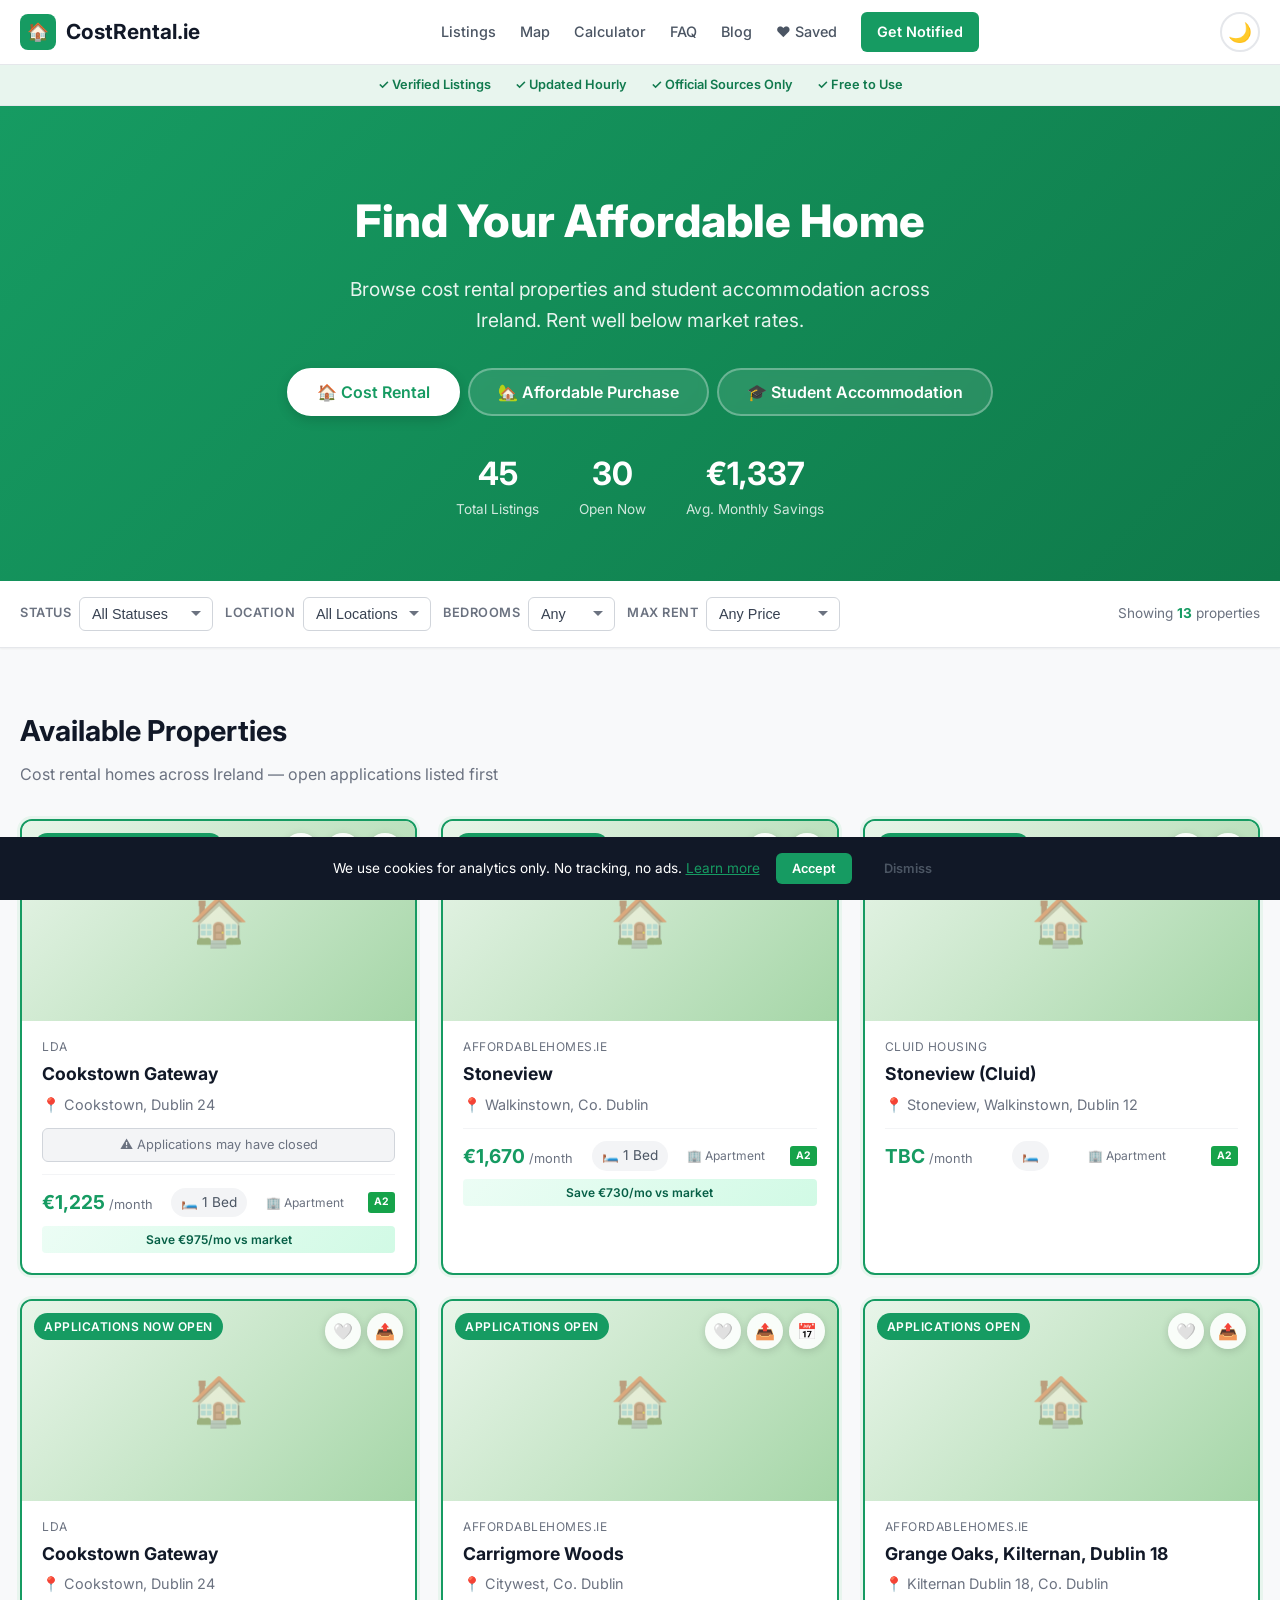
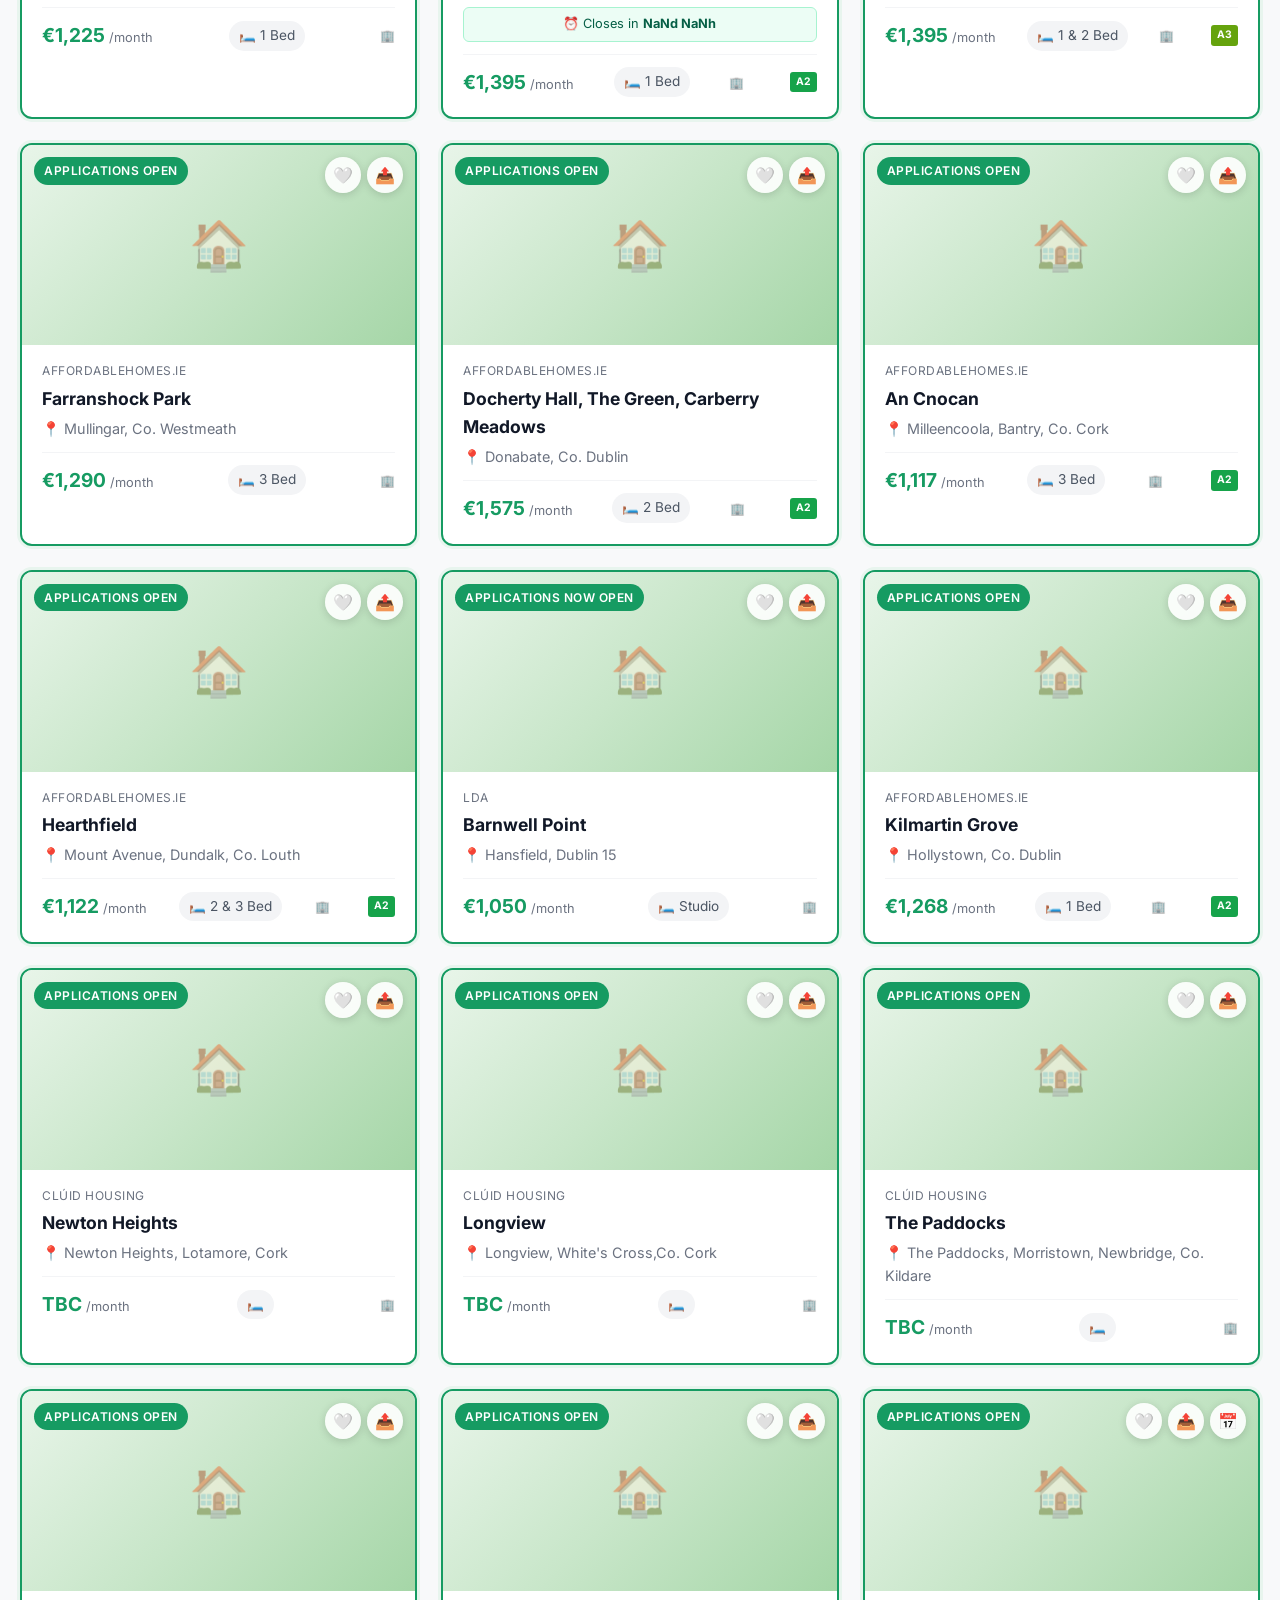
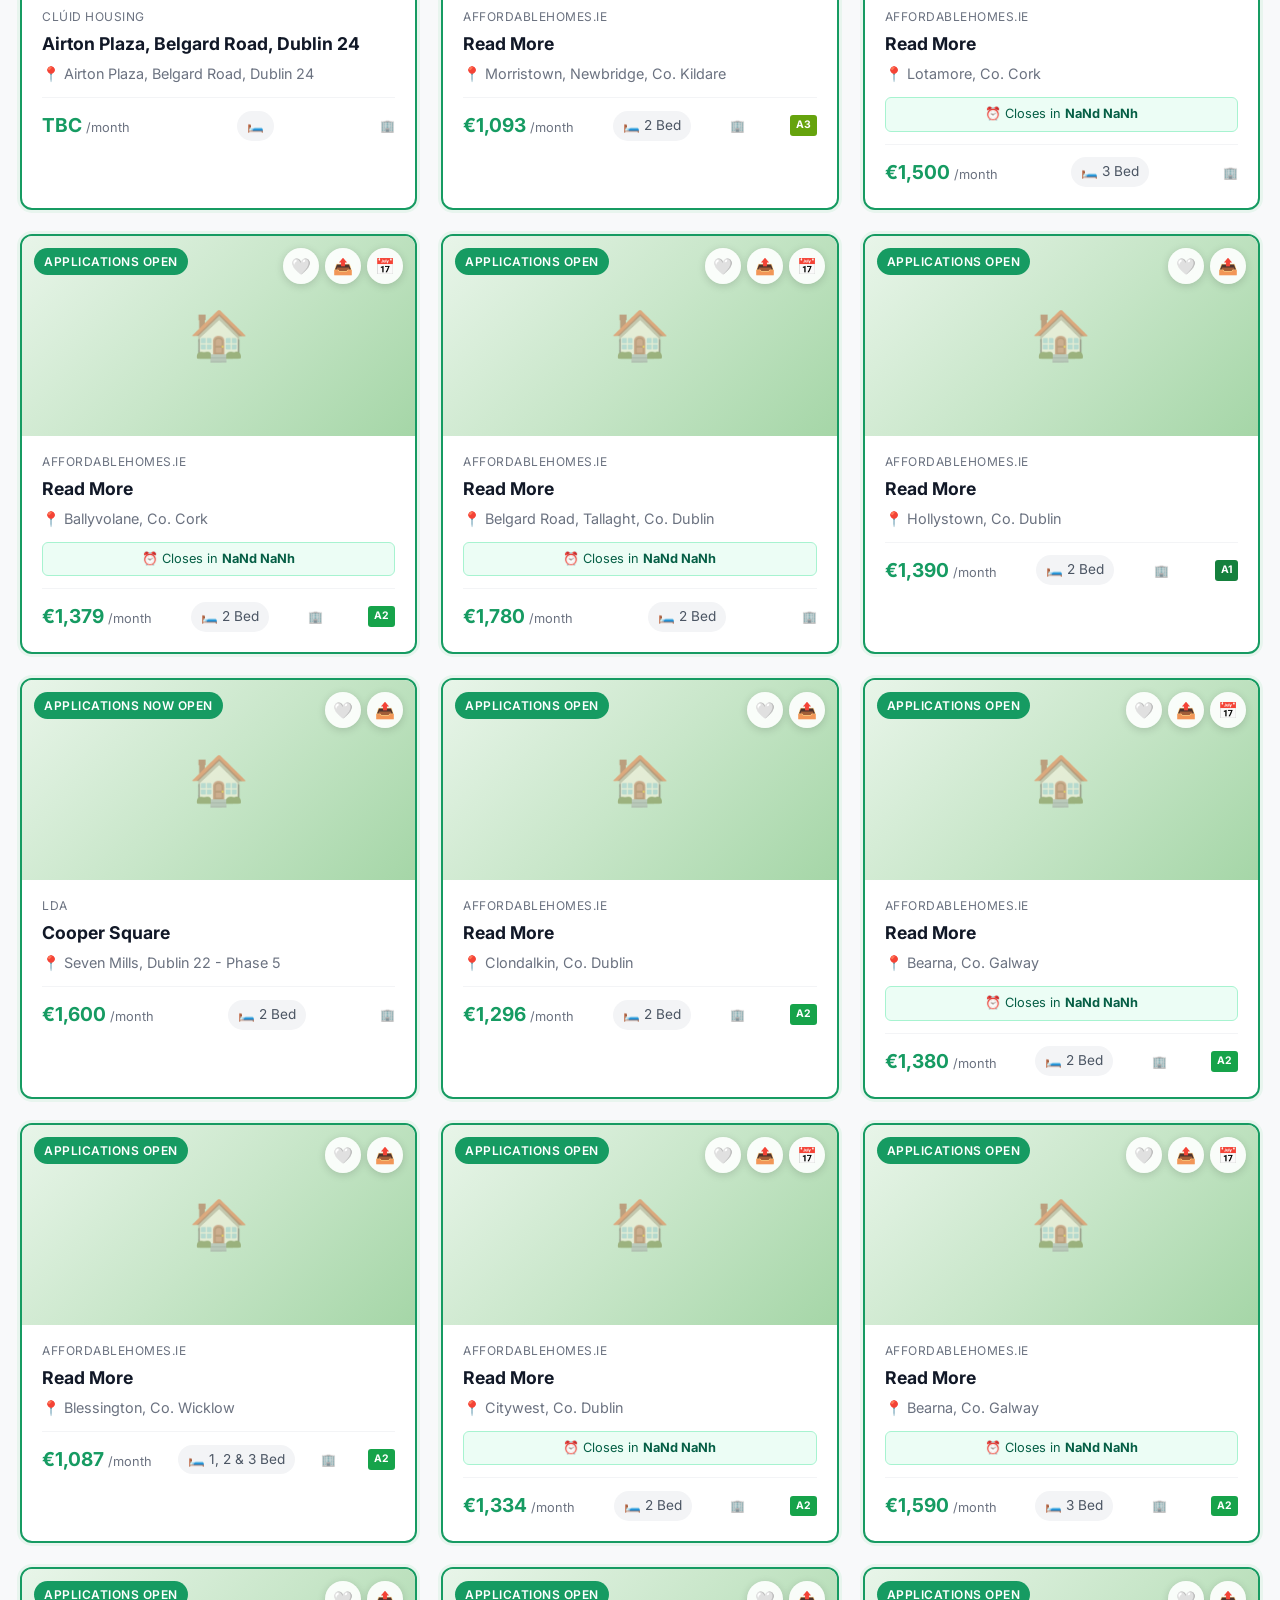
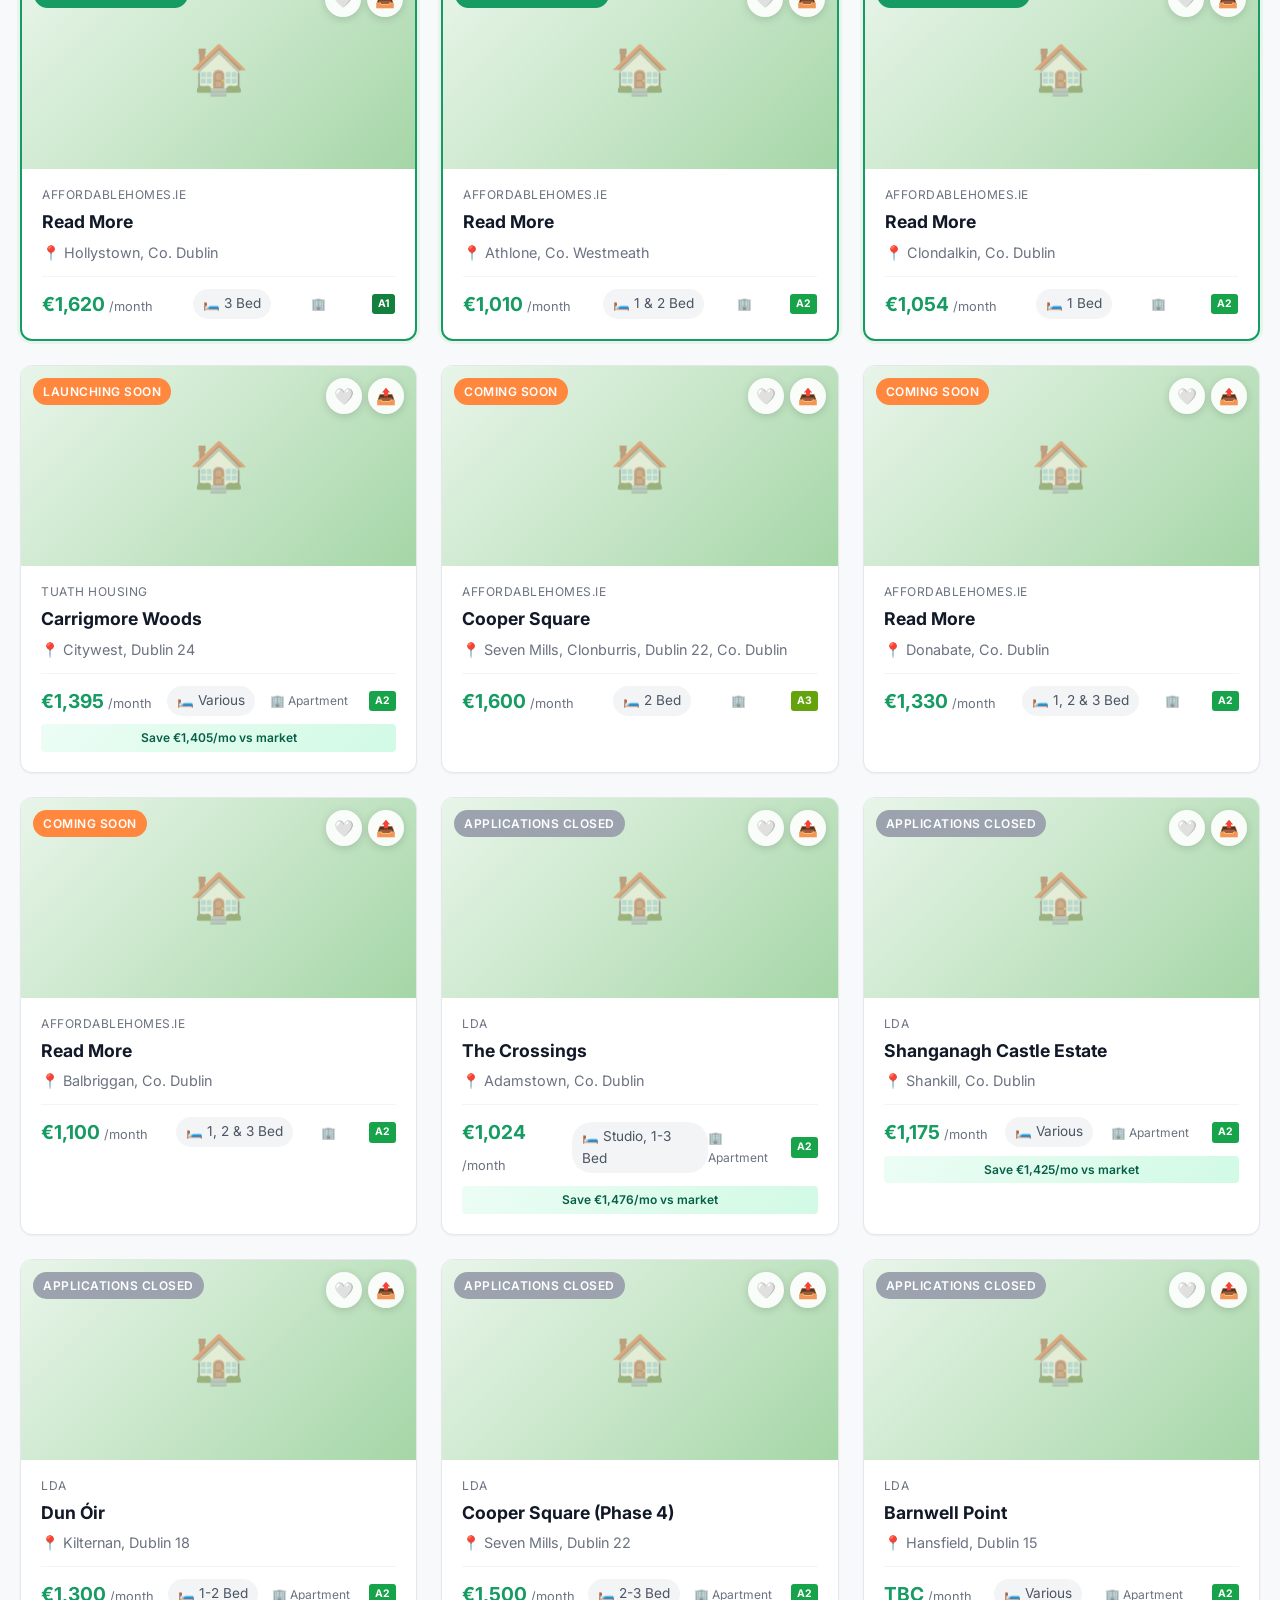
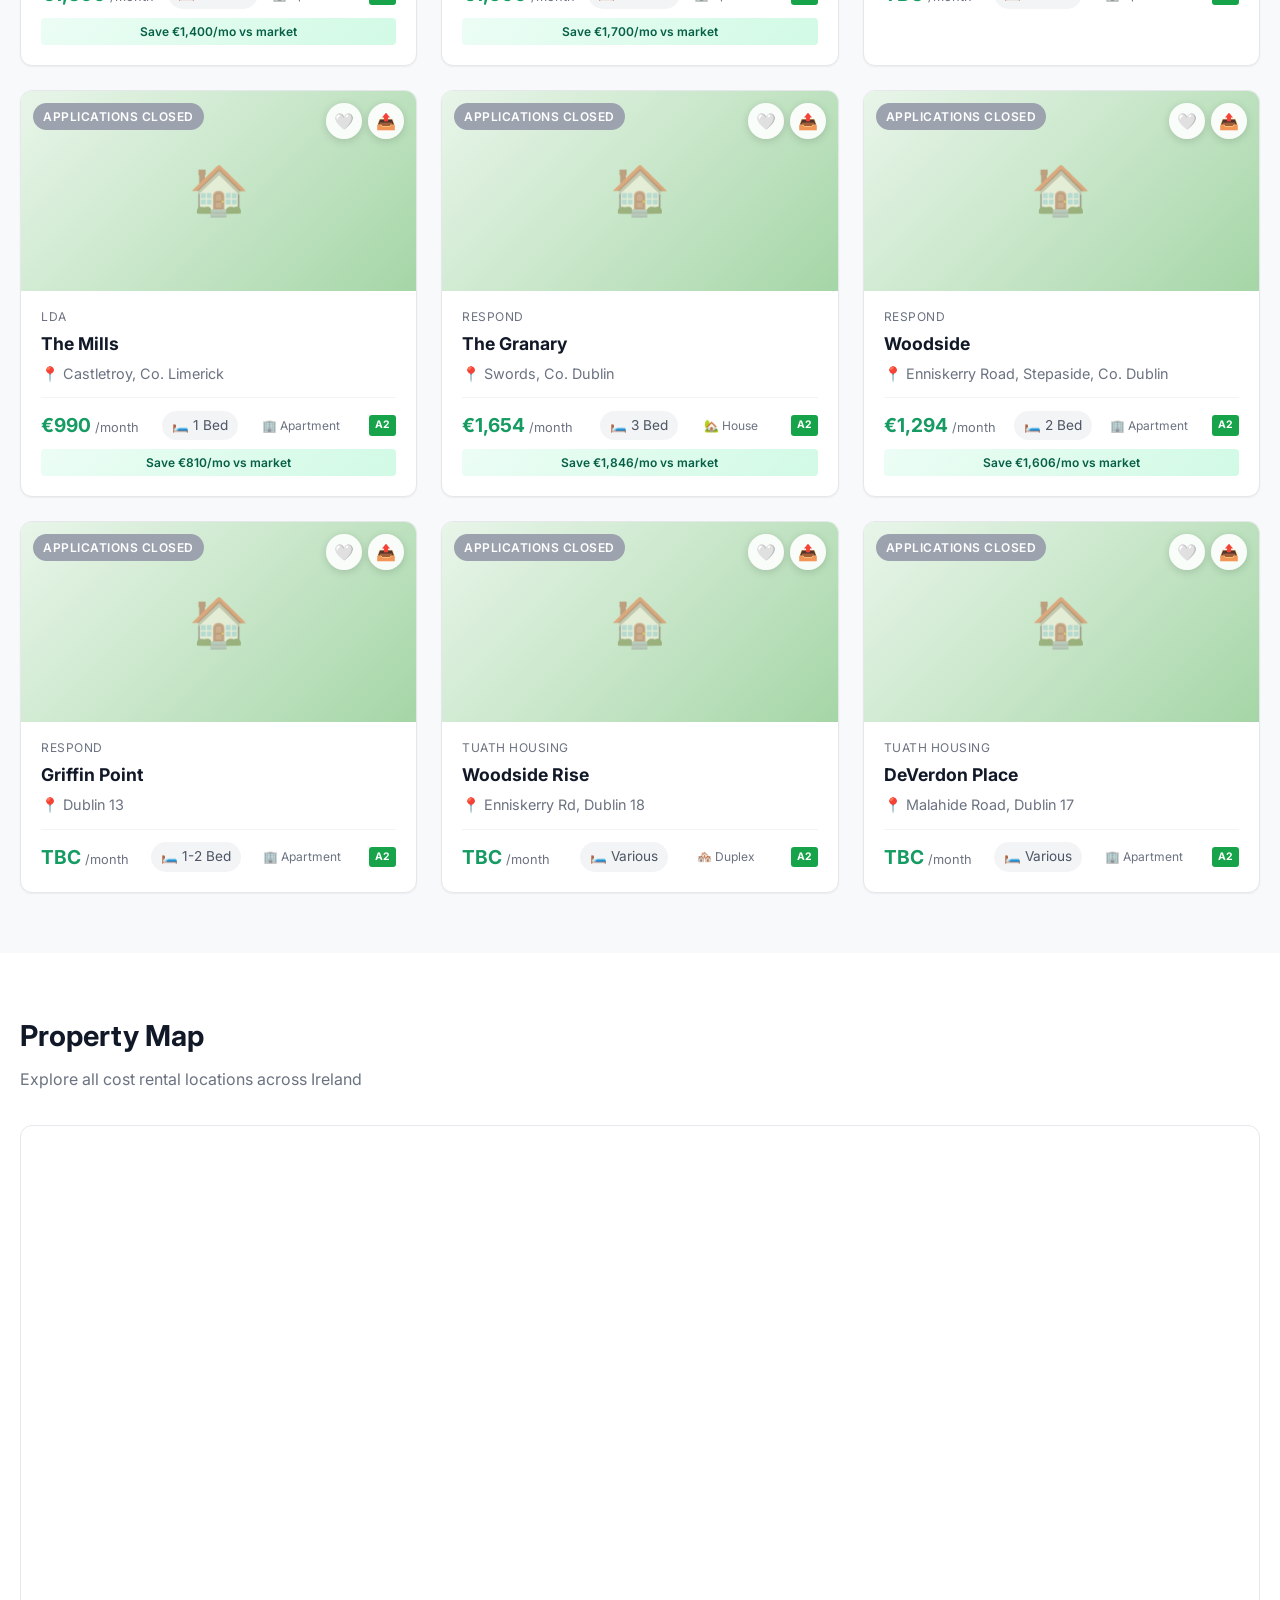
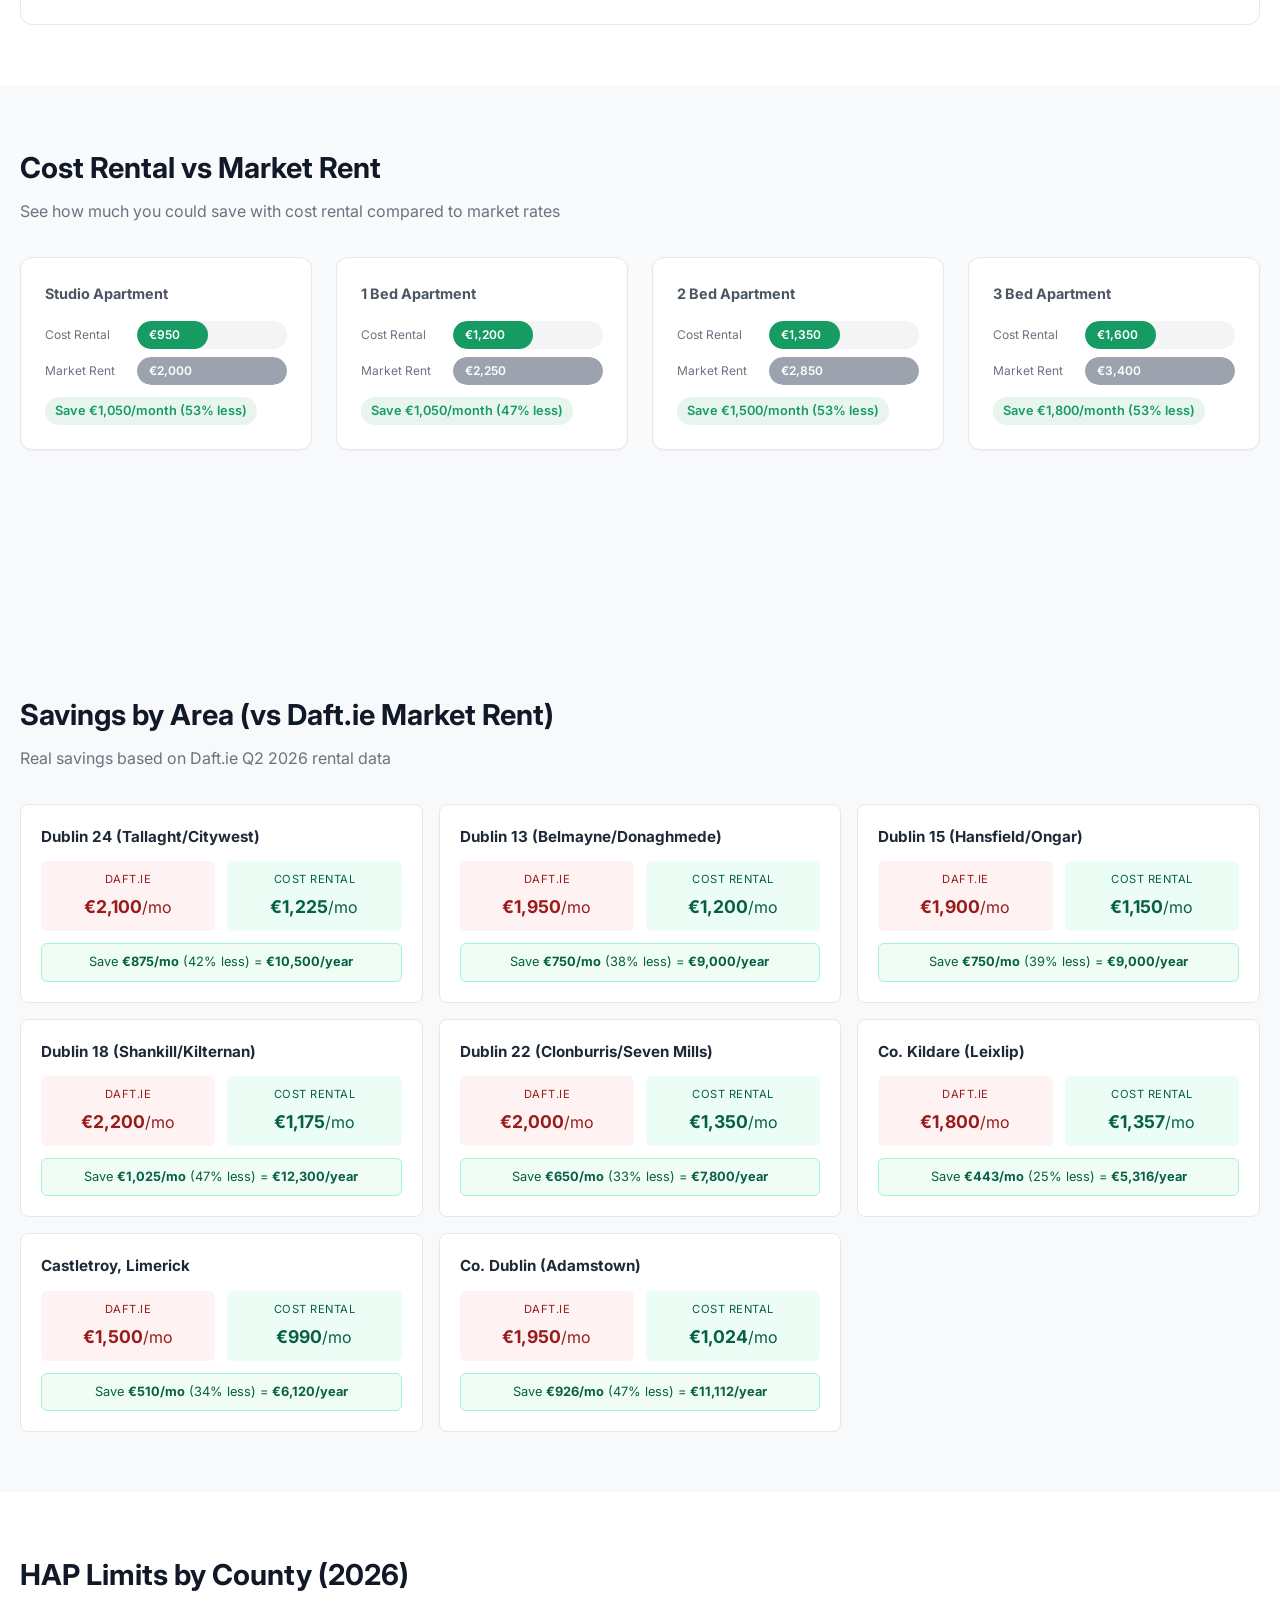
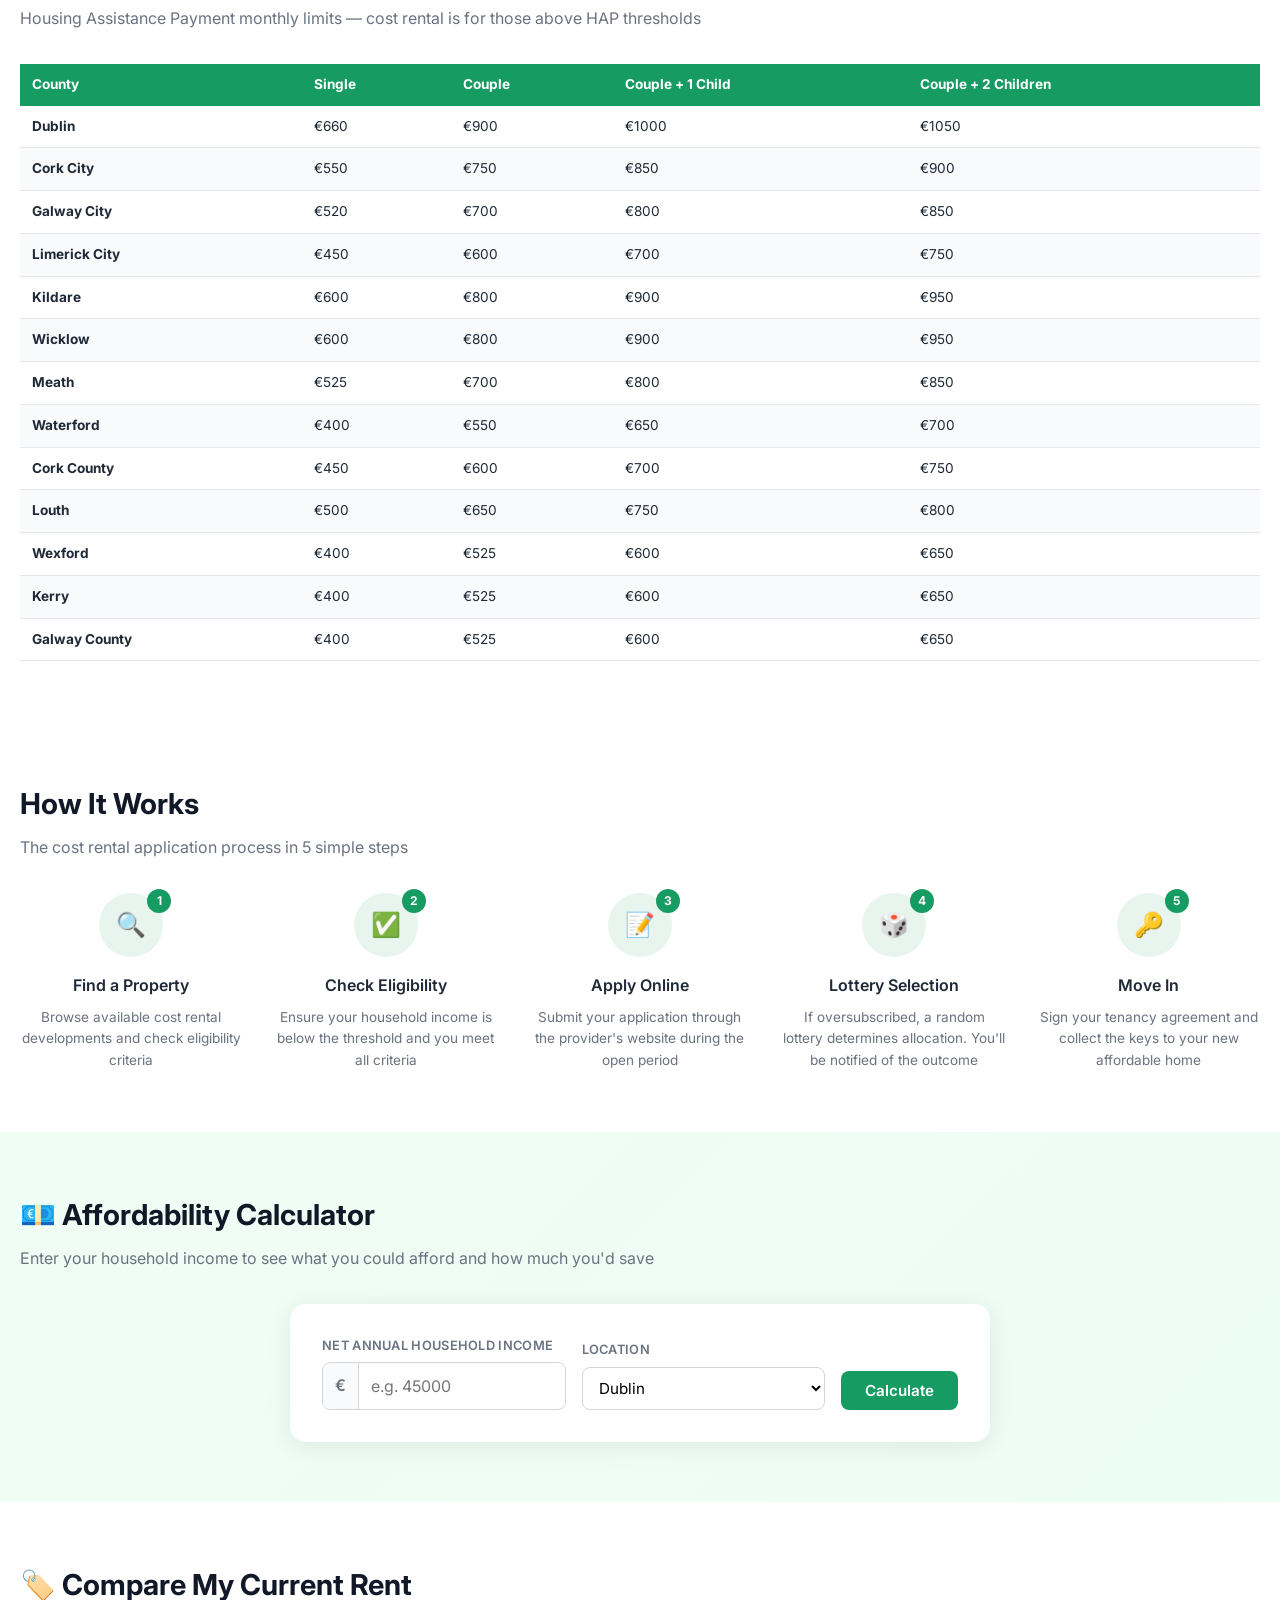
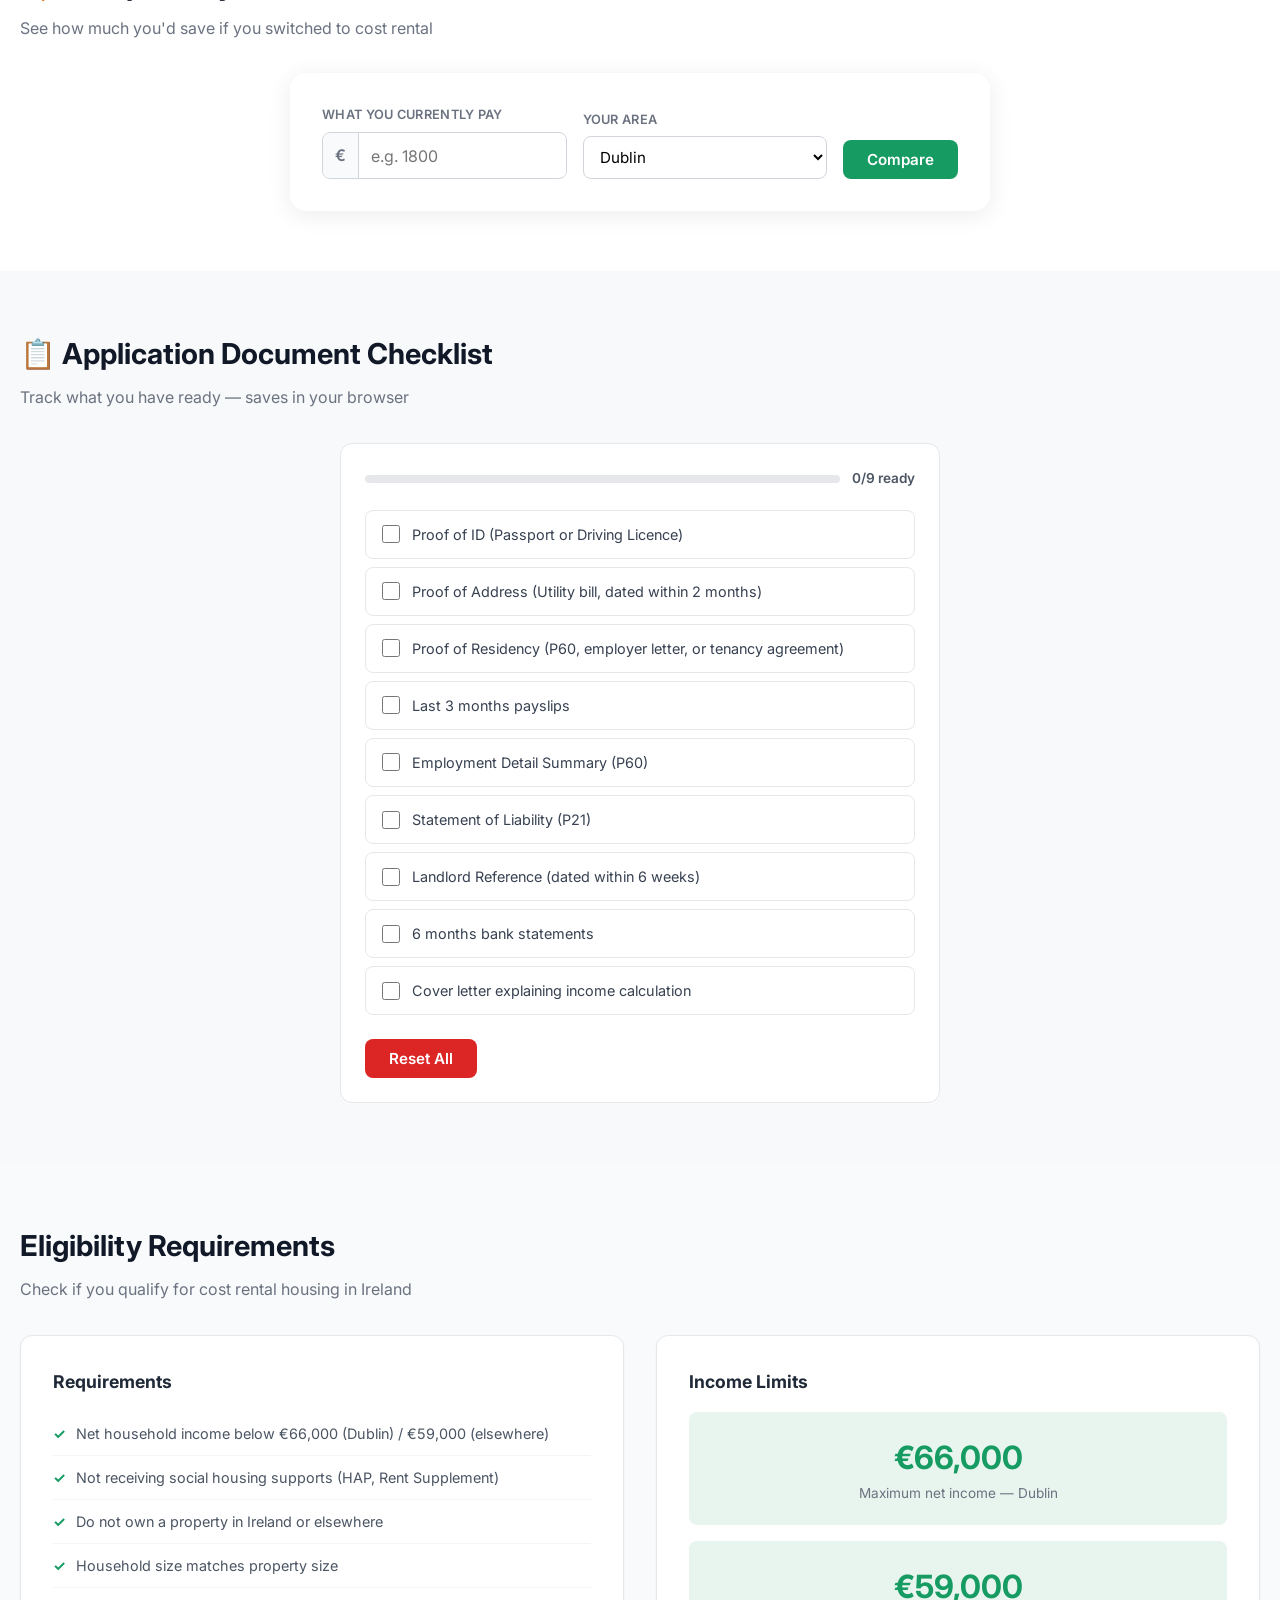
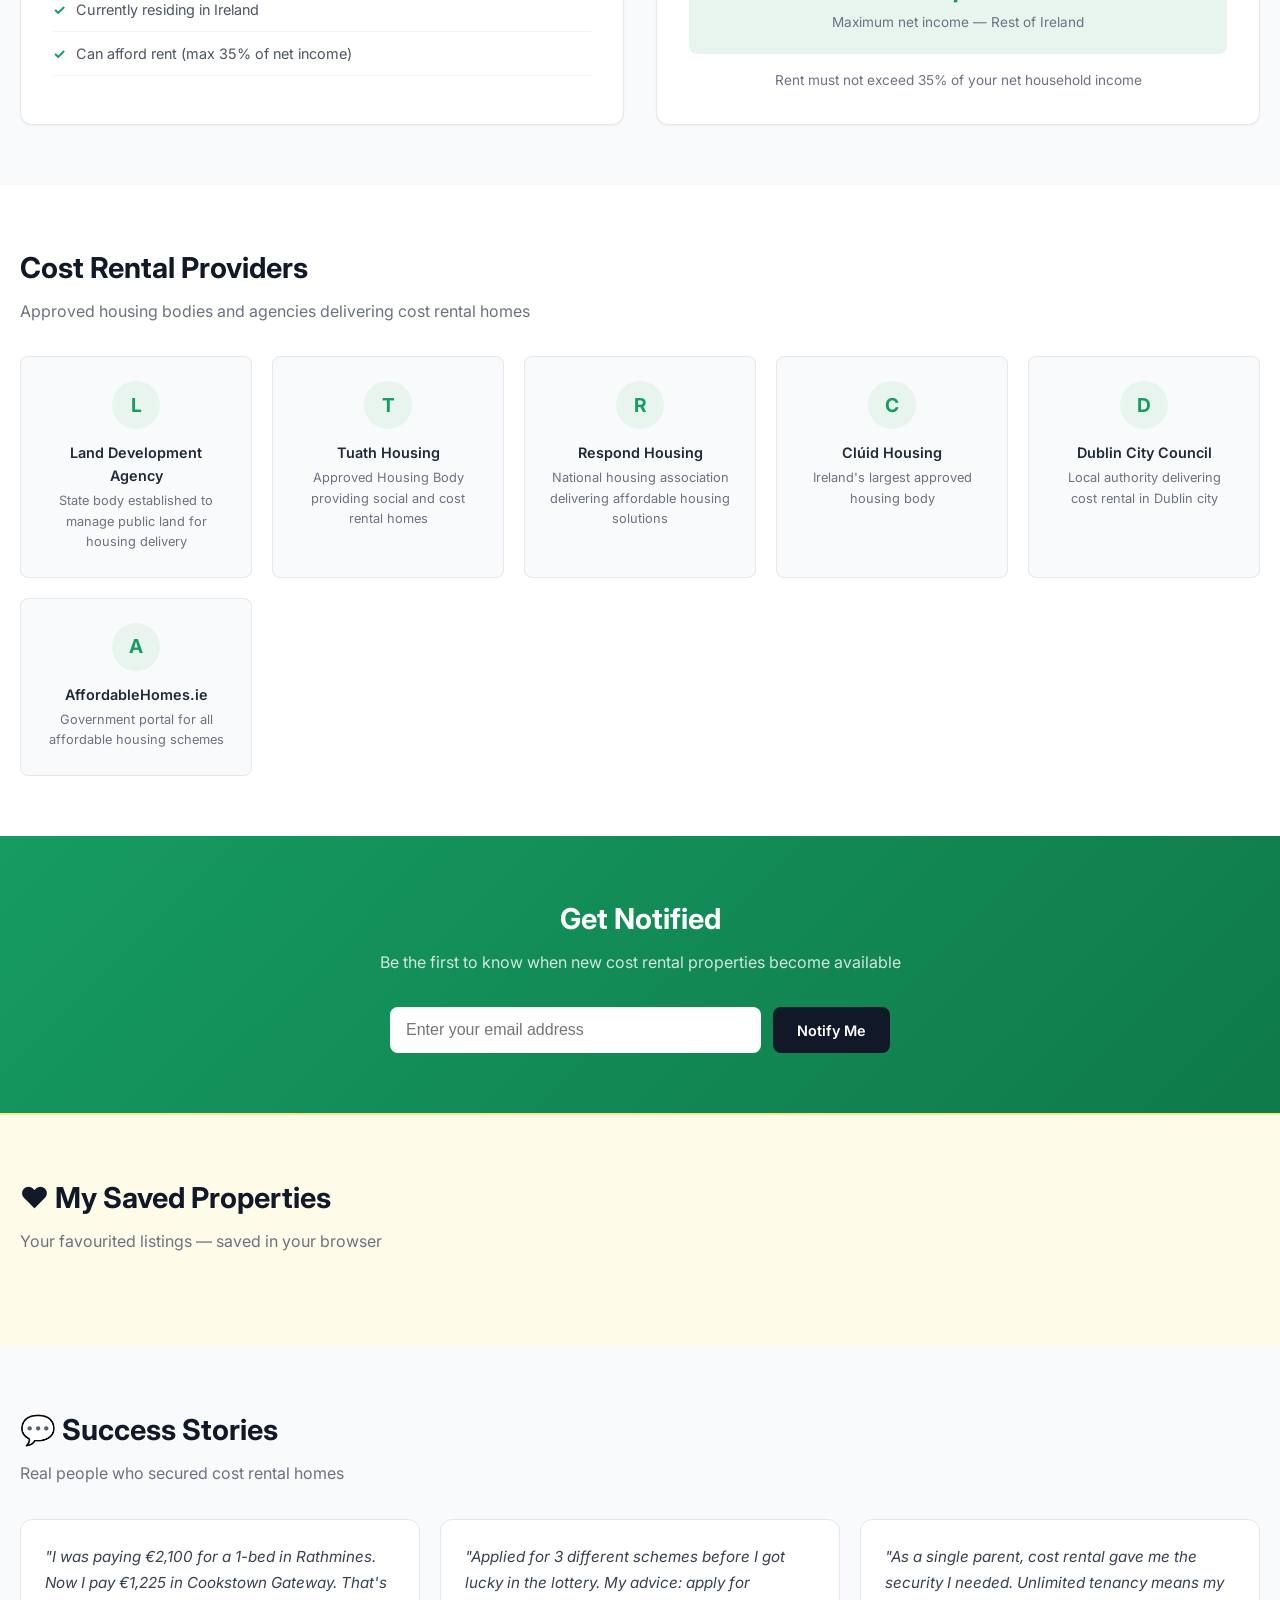
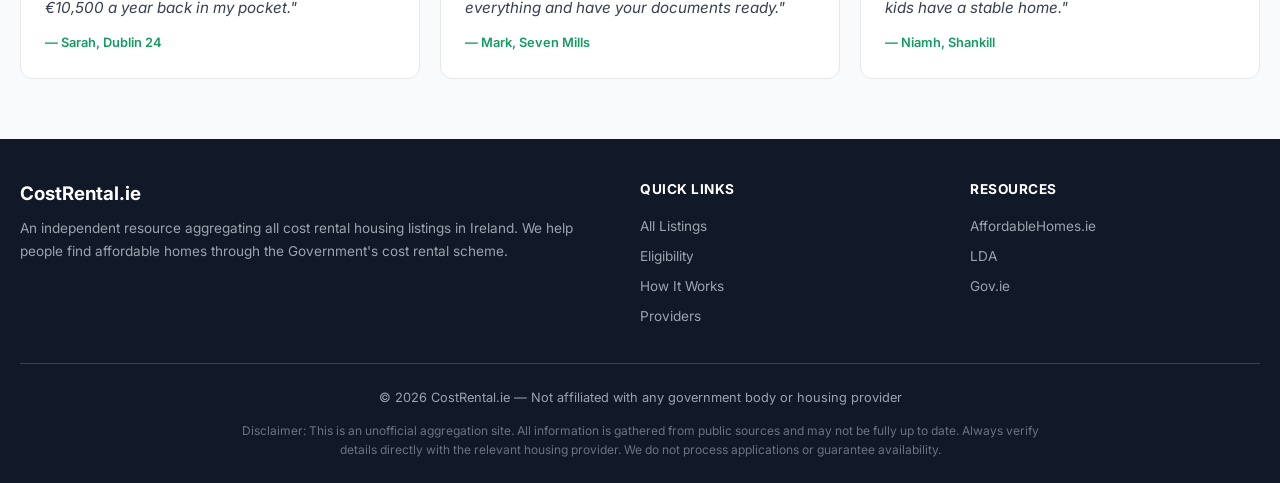
==== commit eb8a01e3: "fix: render listings that use single image field instead of images array 30 of 45 listings (added by" ====
--- a/pages/listing.html
+++ b/pages/listing.html
@@ -147,8 +147,13 @@
       document.title = `${listing.name} — Cost Rental Ireland`;
       document.getElementById('breadcrumb-name').textContent = listing.name;
 
+      // Normalize images: some listings use `images` array, newer ones a single `image`.
+      const listingImages = (Array.isArray(listing.images) && listing.images.length)
+        ? listing.images
+        : (listing.image ? [listing.image] : []);
+
       // Hero
-      document.getElementById('hero-image').src = listing.images[0];
+      document.getElementById('hero-image').src = listingImages[0] || '';
       document.getElementById('hero-image').alt = listing.name;
       document.getElementById('hero-title').textContent = listing.name;
       document.getElementById('hero-location').textContent = '📍 ' + listing.location;
@@ -162,7 +167,7 @@
 
       // Gallery
       const gallery = document.getElementById('gallery-grid');
-      gallery.innerHTML = listing.images.map(img =>
+      gallery.innerHTML = listingImages.map(img =>
         `<img src="${img}" alt="${listing.name}" loading="lazy">`
       ).join('');
 
